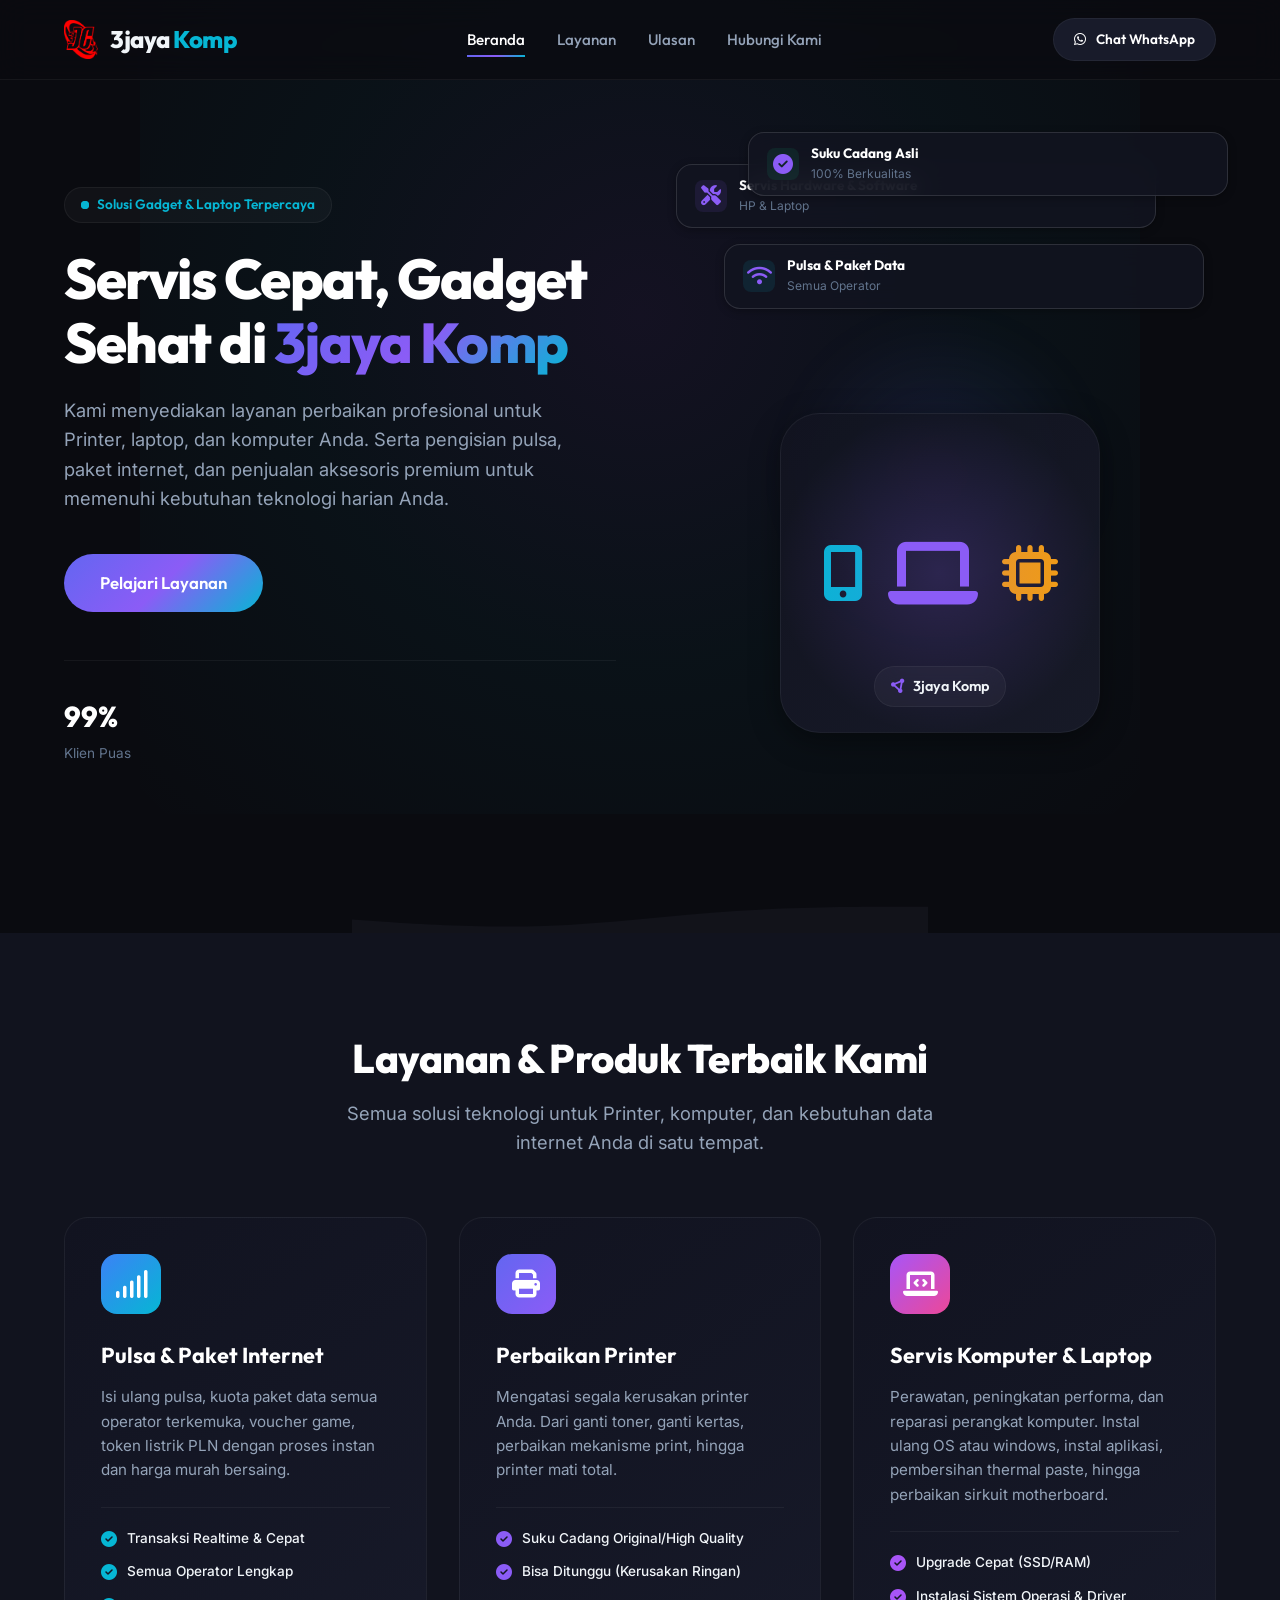
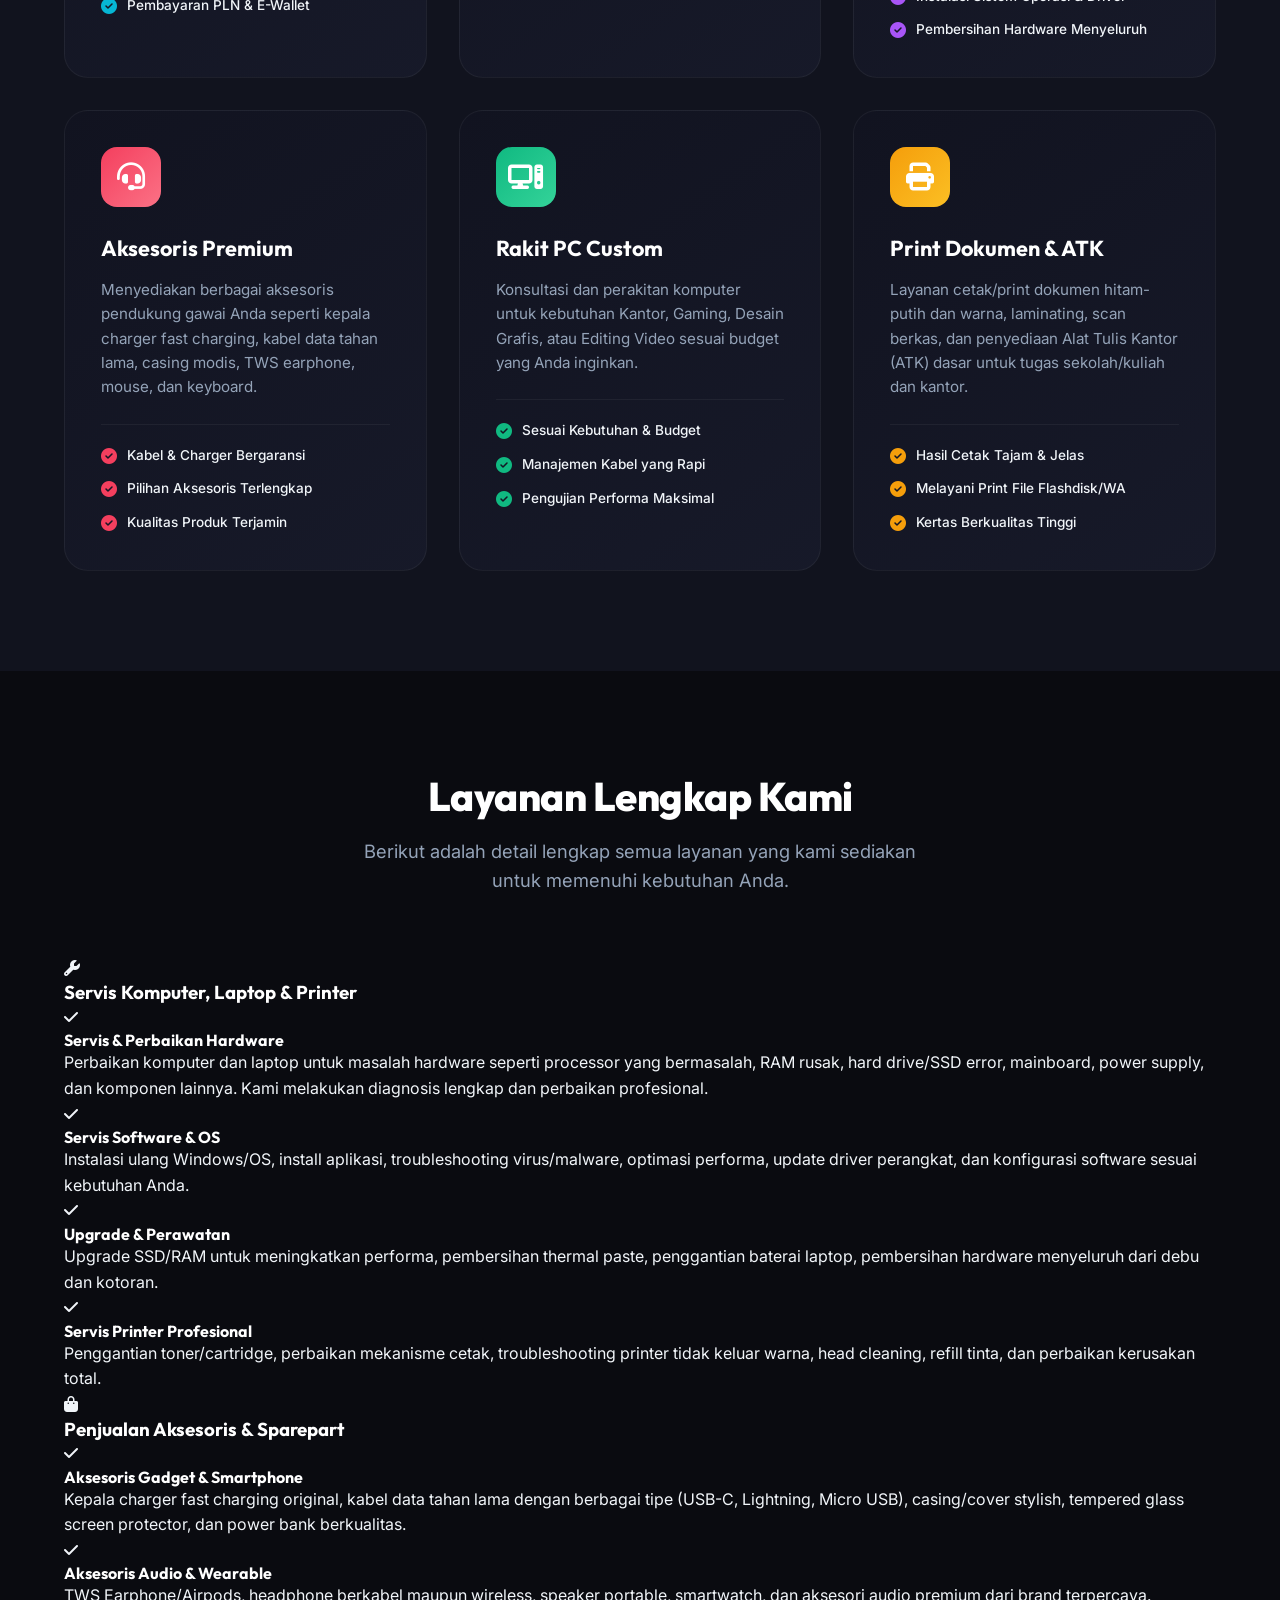
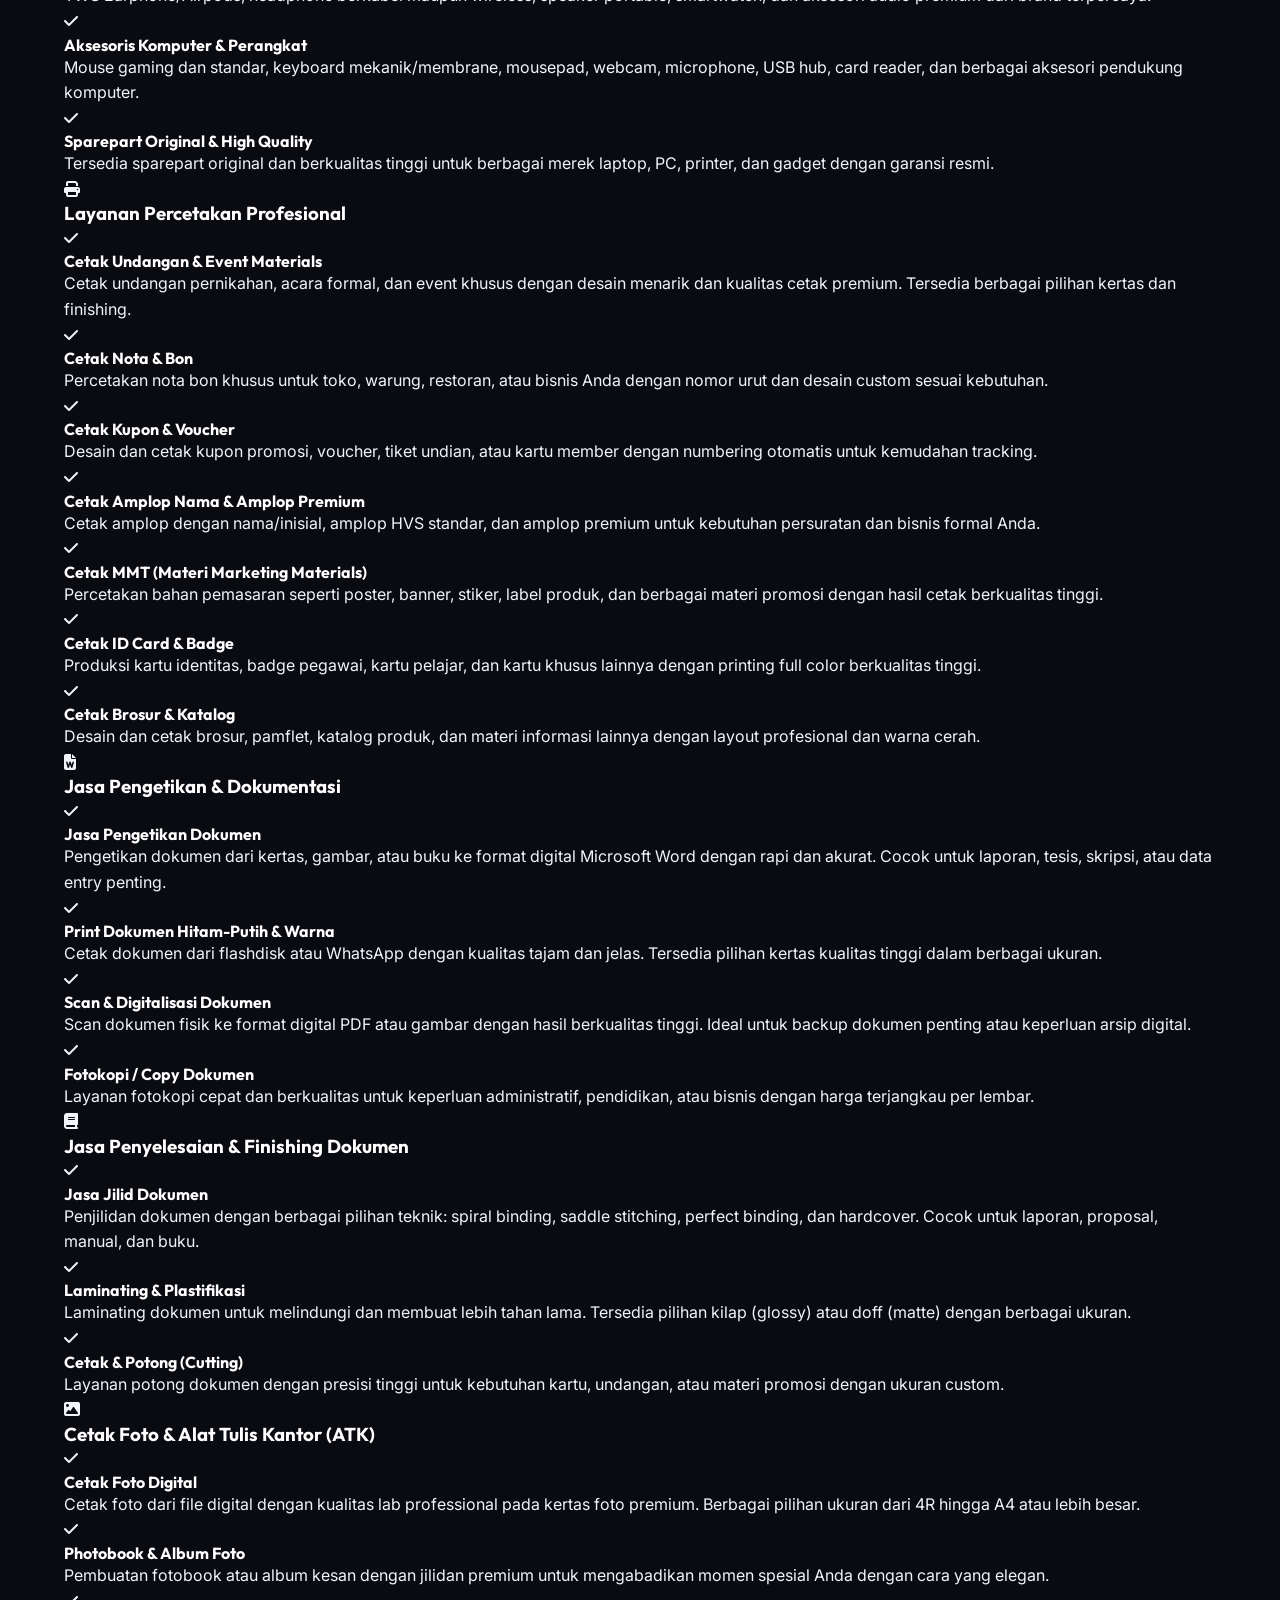
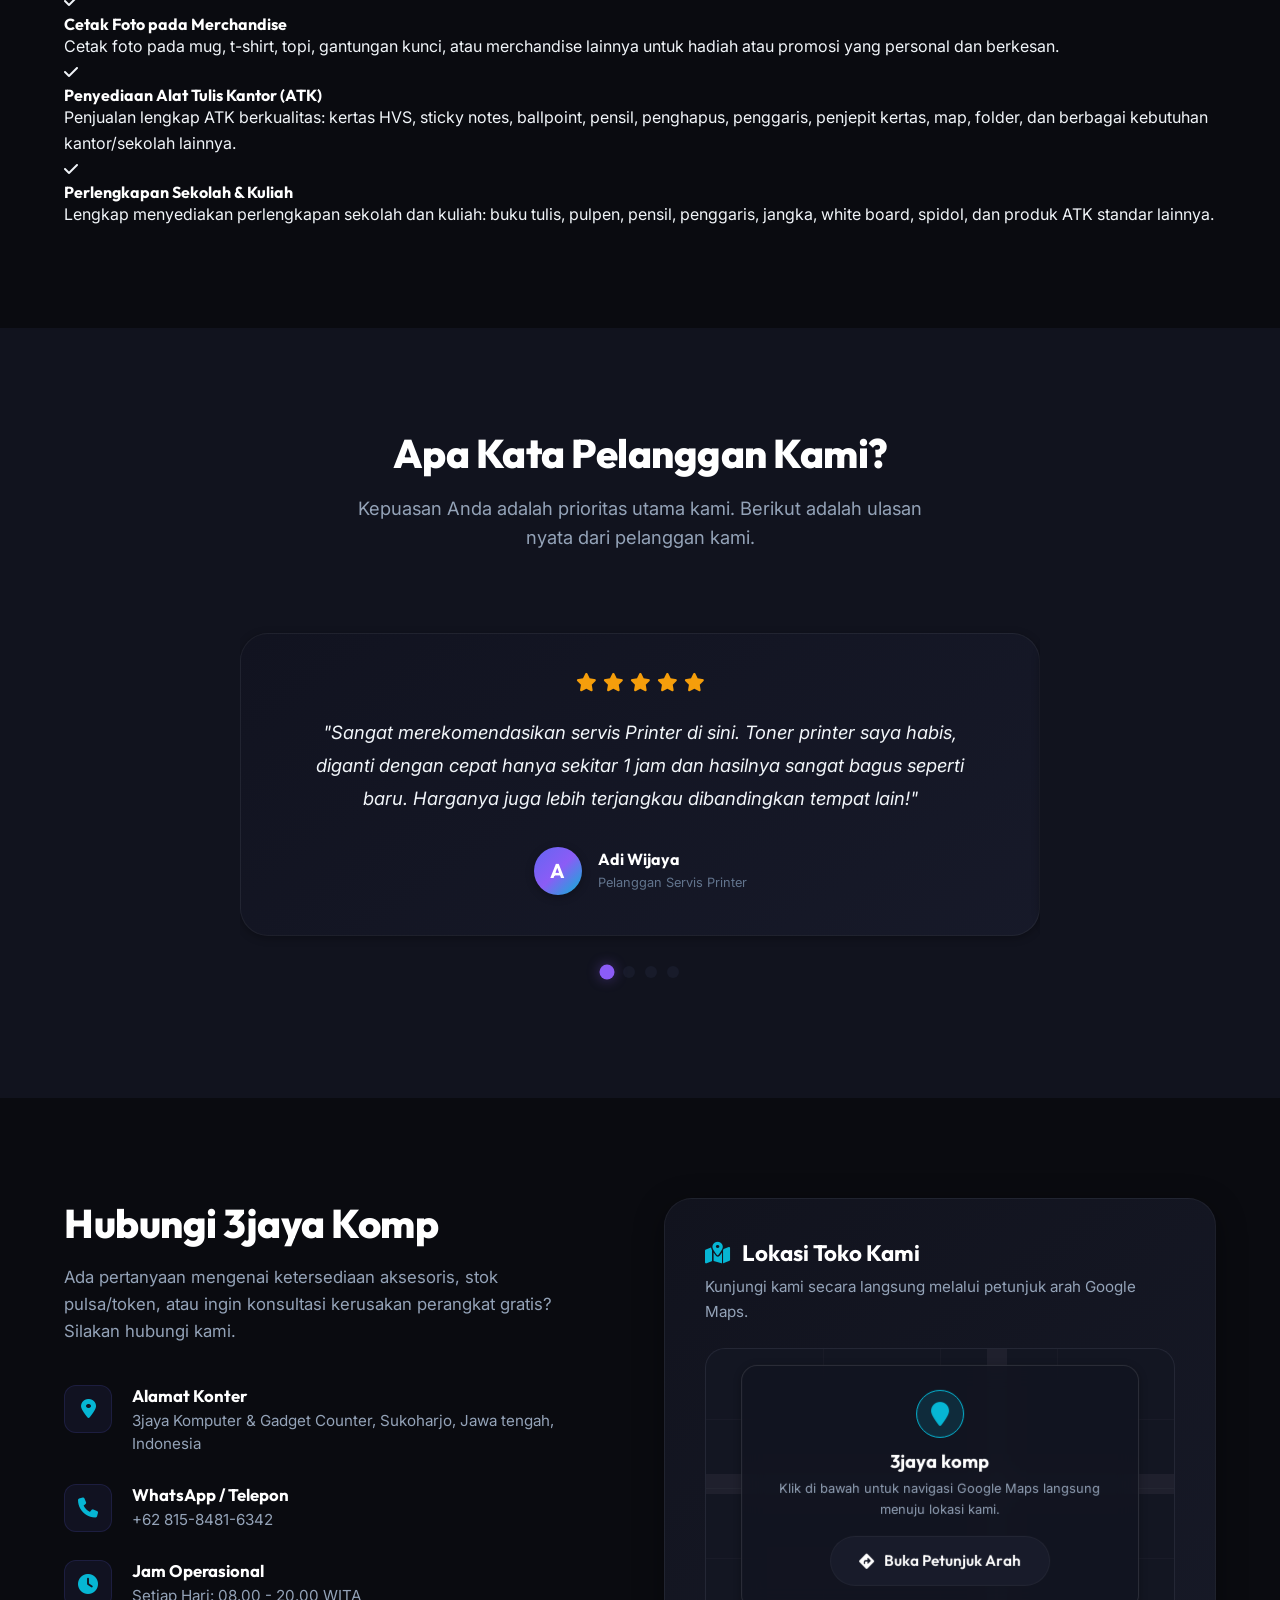
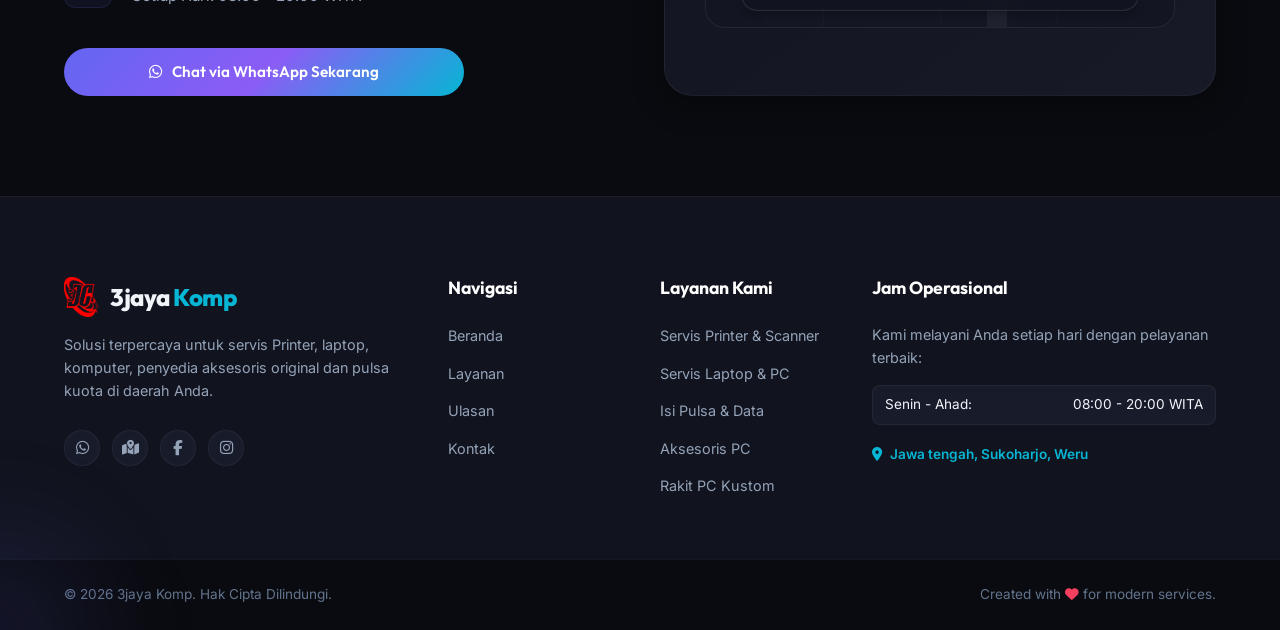
==== index.html @ 782f4e92 "Add files via upload" ====
<!DOCTYPE html>
<html lang="id">
<head>
    <meta charset="UTF-8">
    <meta name="viewport" content="width=device-width, initial-scale=1.0">
    <title>3jaya Komp | Konter Gadget & Servis Komputer Terpercaya</title>
    <meta name="description" content="Solusi digital & perbaikan terpercaya untuk Gadget, HP, dan Laptop Anda di 3jaya Komp. Layanan cepat, aksesoris lengkap, pulsa & data, serta rakit PC bergaransi.">
    <meta name="keywords" content="3jaya komp, konter HP, servis laptop, servis HP, aksesoris komputer, pulsa murah, rakit PC, servis komputer, toko komputer, konter pulsa">
    <meta name="author" content="3jaya Komp">

    <!-- Kode untuk menambah logo Favicon/ogo Tab -->
     <link rel="icon" type="png" href="logo.png">
    
    <!-- Open Graph / Facebook -->
    <meta property="og:type" content="website">
    <meta property="og:title" content="3jaya Komp | Konter Gadget & Servis Komputer Terpercaya">
    <meta property="og:description" content="Layanan cepat, aksesoris lengkap, pulsa & data, serta servis HP & Laptop bergaransi. Hubungi 3jaya Komp sekarang!">
    <meta property="og:url" content="https://maps.app.goo.gl/JMgKLhXPdoYS5ugH7">
    
    <!-- Google Fonts -->
    <link rel="preconnect" href="https://fonts.googleapis.com">
    <link rel="preconnect" href="https://fonts.gstatic.com" crossorigin>
    <link href="https://fonts.googleapis.com/css2?family=Inter:wght@300;400;500;600;700&family=Outfit:wght@400;500;600;700;800&display=swap" rel="stylesheet">
    
    <!-- Font Awesome Icons -->
    <link rel="stylesheet" href="https://cdnjs.cloudflare.com/ajax/libs/font-awesome/6.4.0/css/all.min.css">
    
    <!-- Custom CSS -->
    <link rel="stylesheet" href="styles.css">
</head>
<body>

    <!-- Scroll Indicator Bar -->
    <div class="scroll-progress-container">
        <div class="scroll-progress-bar" id="scrollProgress"></div>
    </div>

    <!-- Header / Navbar -->
    <header class="navbar-header" id="navbar">
        <div class="container navbar-container">
            <a href="#home" class="logo-link" id="logoLink">
                <img src="logo.png" alt="Logo 3jaya Komp" class="logo-img" id="navLogo">
                <span class="logo-text">3jaya <span class="accent-text">Komp</span></span>
            </a>
            
            <nav class="nav-menu" id="navMenu">
                <ul class="nav-list">
                    <li class="nav-item"><a href="#home" class="nav-link active">Beranda</a></li>
                    <li class="nav-item"><a href="#layanan" class="nav-link">Layanan</a></li>
                    <li class="nav-item"><a href="#ulasan" class="nav-link">Ulasan</a></li>
                    <li class="nav-item"><a href="#kontak" class="nav-link">Hubungi Kami</a></li>
                </ul>
            </nav>
            
            <div class="nav-cta">
                <a href="https://wa.me/62881584816342?text=Halo%203jaya%20Komp,%20saya%20tertarik%20dengan%20layanan%20Anda" target="_blank" rel="noopener noreferrer" class="btn btn-primary btn-nav-cta" id="navWhatsAppBtn">
                    <i class="fab fa-whatsapp"></i> Chat WhatsApp
                </a>
                <button class="hamburger-btn" id="hamburgerBtn" aria-label="Buka Menu">
                    <span class="bar"></span>
                    <span class="bar"></span>
                    <span class="bar"></span>
                </button>
            </div>
        </div>
    </header>

    <!-- Main Content -->
    <main>
        
        <!-- Hero Section -->
        <section id="home" class="hero-section">
            <div class="hero-bg-glow"></div>
            <div class="container hero-container grid-2">
                <div class="hero-content reveal-left">
                    <div class="badge-new">
                        <span class="badge-pulse"></span>
                        <span>Solusi Gadget & Laptop Terpercaya</span>
                    </div>
                    <h1 class="hero-title">
                        Servis Cepat, Gadget Sehat di <span class="gradient-text">3jaya Komp</span>
                    </h1>
                    <p class="hero-description">
                        Kami menyediakan layanan perbaikan profesional untuk Printer, laptop, dan komputer Anda. Serta pengisian pulsa, paket internet, dan penjualan aksesoris premium untuk memenuhi kebutuhan teknologi harian Anda.
                    </p>
                    <div class="hero-actions">
                        <a href="#layanan" class="btn btn-gradient btn-large">
                            Pelajari Layanan
                        </a>
                    </div>
                    <div class="hero-metrics">
                        <div class="metric-item">
                            <div class="metric-number">99%</div>
                            <div class="metric-label">Klien Puas</div>
                        </div>
                    </div>
                </div>
                
                <div class="hero-visual reveal-right">
                    <div class="visual-wrapper" data-parallax>
                        <div class="glow-orb"></div>
                        <div class="tech-card floating-card-1">
                            <div class="card-icon"><i class="fa-solid fa-screwdriver-wrench"></i></div>
                            <div class="card-info">
                                <h4>Servis Hardware & Software</h4>
                                <p>HP & Laptop</p>
                            </div>
                        </div>
                        <div class="tech-card floating-card-2">
                            <div class="card-icon text-emerald"><i class="fa-solid fa-circle-check"></i></div>
                            <div class="card-info">
                                <h4>Suku Cadang Asli</h4>
                                <p>100% Berkualitas</p>
                            </div>
                        </div>
                        <div class="tech-card floating-card-3">
                            <div class="card-icon text-cyan"><i class="fa-solid fa-wifi"></i></div>
                            <div class="card-info">
                                <h4>Pulsa & Paket Data</h4>
                                <p>Semua Operator</p>
                            </div>
                        </div>
                        <div class="main-illustration">
                            <!-- Visual placeholder using beautiful glassmorphic container and device icons -->
                            <div class="visual-device-frame">
                                <div class="device-glow"></div>
                                <div class="device-icons-grid">
                                    <i class="fa-solid fa-mobile-screen-button device-icon main-icon-phone"></i>
                                    <i class="fa-solid fa-laptop device-icon main-icon-laptop"></i>
                                    <i class="fa-solid fa-microchip device-icon main-icon-chip"></i>
                                </div>
                                <div class="store-badge">
                                    <div class="logo-mark"><i class="fa-solid fa-circle-nodes"></i></div>
                                    <span>3jaya Komp</span>
                                </div>
                            </div>
                        </div>
                    </div>
                </div>
            </div>
            <div class="section-divider">
                <svg viewBox="0 0 1440 100" fill="none" xmlns="http://www.w3.org/2000/svg">
                    <path d="M0,64L80,69.3C160,75,320,85,480,80C640,75,800,53,960,42.7C1120,32,1280,32,1360,32L1440,32L1440,100L1360,100C1280,100,1120,100,960,100C800,100,640,100,480,100C320,100,160,100,80,100L0,100Z" fill="#12131a"></path>
                </svg>
            </div>
        </section>

        <!-- Services Section -->
        <section id="layanan" class="services-section">
            <div class="container">
                <div class="section-header text-center reveal-up">
                    <h2 class="section-title">Layanan & Produk Terbaik Kami</h2>
                    <p class="section-subtitle">Semua solusi teknologi untuk Printer, komputer, dan kebutuhan data internet Anda di satu tempat.</p>
                </div>
                
                <div class="services-grid grid-3">
                    <!-- Card 1: Pulsa & Internet -->
                    <div class="service-card reveal-up" style="transition-delay: 0.1s;">
                        <div class="service-icon-wrapper gradient-blue">
                            <i class="fa-solid fa-signal"></i>
                        </div>
                        <h3 class="service-card-title">Pulsa & Paket Internet</h3>
                        <p class="service-card-desc">
                            Isi ulang pulsa, kuota paket data semua operator terkemuka, voucher game, token listrik PLN dengan proses instan dan harga murah bersaing.
                        </p>
                        <ul class="service-features">
                            <li><i class="fa-solid fa-check-circle text-cyan"></i> Transaksi Realtime & Cepat</li>
                            <li><i class="fa-solid fa-check-circle text-cyan"></i> Semua Operator Lengkap</li>
                            <li><i class="fa-solid fa-check-circle text-cyan"></i> Pembayaran PLN & E-Wallet</li>
                        </ul>
                    </div>

                    <!-- Card 2: Servis Printer -->
                    <div class="service-card reveal-up" style="transition-delay: 0.2s;">
                        <div class="service-icon-wrapper gradient-violet">
                            <i class="fa-solid fa-print"></i>
                        </div>
                        <h3 class="service-card-title">Perbaikan Printer</h3>
                        <p class="service-card-desc">
                            Mengatasi segala kerusakan printer Anda. Dari ganti toner, ganti kertas, perbaikan mekanisme print, hingga printer mati total.
                        </p>
                        <ul class="service-features">
                            <li><i class="fa-solid fa-check-circle text-violet"></i> Suku Cadang Original/High Quality</li>
                            <li><i class="fa-solid fa-check-circle text-violet"></i> Bisa Ditunggu (Kerusakan Ringan)</li>
                        </ul>
                    </div>

                    <!-- Card 3: Servis Komputer & Laptop -->
                    <div class="service-card reveal-up" style="transition-delay: 0.3s;">
                        <div class="service-icon-wrapper gradient-purple">
                            <i class="fa-solid fa-laptop-code"></i>
                        </div>
                        <h3 class="service-card-title">Servis Komputer & Laptop</h3>
                        <p class="service-card-desc">
                            Perawatan, peningkatan performa, dan reparasi perangkat komputer. Instal ulang OS atau windows, instal aplikasi, pembersihan thermal paste, hingga perbaikan sirkuit motherboard.
                        </p>
                        <ul class="service-features">
                            <li><i class="fa-solid fa-check-circle text-purple"></i> Upgrade Cepat (SSD/RAM)</li>
                            <li><i class="fa-solid fa-check-circle text-purple"></i> Instalasi Sistem Operasi & Driver</li>
                            <li><i class="fa-solid fa-check-circle text-purple"></i> Pembersihan Hardware Menyeluruh</li>
                        </ul>
                    </div>

                    <!-- Card 4: Aksesoris Gadget -->
                    <div class="service-card reveal-up" style="transition-delay: 0.1s;">
                        <div class="service-icon-wrapper gradient-rose">
                            <i class="fa-solid fa-headset"></i>
                        </div>
                        <h3 class="service-card-title">Aksesoris Premium</h3>
                        <p class="service-card-desc">
                            Menyediakan berbagai aksesoris pendukung gawai Anda seperti kepala charger fast charging, kabel data tahan lama, casing modis, TWS earphone, mouse, dan keyboard.
                        </p>
                        <ul class="service-features">
                            <li><i class="fa-solid fa-check-circle text-rose"></i> Kabel & Charger Bergaransi</li>
                            <li><i class="fa-solid fa-check-circle text-rose"></i> Pilihan Aksesoris Terlengkap</li>
                            <li><i class="fa-solid fa-check-circle text-rose"></i> Kualitas Produk Terjamin</li>
                        </ul>
                    </div>

                    <!-- Card 5: Rakit PC & Instalasi -->
                    <div class="service-card reveal-up" style="transition-delay: 0.2s;">
                        <div class="service-icon-wrapper gradient-emerald">
                            <i class="fa-solid fa-computer"></i>
                        </div>
                        <h3 class="service-card-title">Rakit PC Custom</h3>
                        <p class="service-card-desc">
                            Konsultasi dan perakitan komputer untuk kebutuhan Kantor, Gaming, Desain Grafis, atau Editing Video sesuai budget yang Anda inginkan.
                        </p>
                        <ul class="service-features">
                            <li><i class="fa-solid fa-check-circle text-emerald"></i> Sesuai Kebutuhan & Budget</li>
                            <li><i class="fa-solid fa-check-circle text-emerald"></i> Manajemen Kabel yang Rapi</li>
                            <li><i class="fa-solid fa-check-circle text-emerald"></i> Pengujian Performa Maksimal</li>
                        </ul>
                    </div>

                    <!-- Card 6: Jasa Cetak & ATK -->
                    <div class="service-card reveal-up" style="transition-delay: 0.3s;">
                        <div class="service-icon-wrapper gradient-amber">
                            <i class="fa-solid fa-print"></i>
                        </div>
                        <h3 class="service-card-title">Print Dokumen & ATK</h3>
                        <p class="service-card-desc">
                            Layanan cetak/print dokumen hitam-putih dan warna, laminating, scan berkas, dan penyediaan Alat Tulis Kantor (ATK) dasar untuk tugas sekolah/kuliah dan kantor.
                        </p>
                        <ul class="service-features">
                            <li><i class="fa-solid fa-check-circle text-amber"></i> Hasil Cetak Tajam & Jelas</li>
                            <li><i class="fa-solid fa-check-circle text-amber"></i> Melayani Print File Flashdisk/WA</li>
                            <li><i class="fa-solid fa-check-circle text-amber"></i> Kertas Berkualitas Tinggi</li>
                        </ul>
                    </div>
                </div>
            </div>
        </section>

        <!-- Detailed Services Section -->
        <section class="detailed-services-section">
            <div class="container">
                <div class="section-header text-center reveal-up">
                    <h2 class="section-title">Layanan Lengkap Kami</h2>
                    <p class="section-subtitle">Berikut adalah detail lengkap semua layanan yang kami sediakan untuk memenuhi kebutuhan Anda.</p>
                </div>

                <div class="services-categories reveal-up">
                    <!-- Category 1: Servis Komputer, Laptop, dan Printer -->
                    <div class="service-category">
                        <div class="category-header">
                            <i class="fa-solid fa-wrench service-category-icon"></i>
                            <h3>Servis Komputer, Laptop & Printer</h3>
                        </div>
                        <div class="category-content">
                            <div class="service-list">
                                <div class="service-item">
                                    <span class="item-icon"><i class="fa-solid fa-check"></i></span>
                                    <div class="item-content">
                                        <h4>Servis & Perbaikan Hardware</h4>
                                        <p>Perbaikan komputer dan laptop untuk masalah hardware seperti processor yang bermasalah, RAM rusak, hard drive/SSD error, mainboard, power supply, dan komponen lainnya. Kami melakukan diagnosis lengkap dan perbaikan profesional.</p>
                                    </div>
                                </div>
                                <div class="service-item">
                                    <span class="item-icon"><i class="fa-solid fa-check"></i></span>
                                    <div class="item-content">
                                        <h4>Servis Software & OS</h4>
                                        <p>Instalasi ulang Windows/OS, install aplikasi, troubleshooting virus/malware, optimasi performa, update driver perangkat, dan konfigurasi software sesuai kebutuhan Anda.</p>
                                    </div>
                                </div>
                                <div class="service-item">
                                    <span class="item-icon"><i class="fa-solid fa-check"></i></span>
                                    <div class="item-content">
                                        <h4>Upgrade & Perawatan</h4>
                                        <p>Upgrade SSD/RAM untuk meningkatkan performa, pembersihan thermal paste, penggantian baterai laptop, pembersihan hardware menyeluruh dari debu dan kotoran.</p>
                                    </div>
                                </div>
                                <div class="service-item">
                                    <span class="item-icon"><i class="fa-solid fa-check"></i></span>
                                    <div class="item-content">
                                        <h4>Servis Printer Profesional</h4>
                                        <p>Penggantian toner/cartridge, perbaikan mekanisme cetak, troubleshooting printer tidak keluar warna, head cleaning, refill tinta, dan perbaikan kerusakan total.</p>
                                    </div>
                                </div>
                            </div>
                        </div>
                    </div>

                    <!-- Category 2: Penjualan Aksesoris & Sparepart -->
                    <div class="service-category">
                        <div class="category-header">
                            <i class="fa-solid fa-shopping-bag service-category-icon"></i>
                            <h3>Penjualan Aksesoris & Sparepart</h3>
                        </div>
                        <div class="category-content">
                            <div class="service-list">
                                <div class="service-item">
                                    <span class="item-icon"><i class="fa-solid fa-check"></i></span>
                                    <div class="item-content">
                                        <h4>Aksesoris Gadget & Smartphone</h4>
                                        <p>Kepala charger fast charging original, kabel data tahan lama dengan berbagai tipe (USB-C, Lightning, Micro USB), casing/cover stylish, tempered glass screen protector, dan power bank berkualitas.</p>
                                    </div>
                                </div>
                                <div class="service-item">
                                    <span class="item-icon"><i class="fa-solid fa-check"></i></span>
                                    <div class="item-content">
                                        <h4>Aksesoris Audio & Wearable</h4>
                                        <p>TWS Earphone/Airpods, headphone berkabel maupun wireless, speaker portable, smartwatch, dan aksesori audio premium dari brand terpercaya.</p>
                                    </div>
                                </div>
                                <div class="service-item">
                                    <span class="item-icon"><i class="fa-solid fa-check"></i></span>
                                    <div class="item-content">
                                        <h4>Aksesoris Komputer & Perangkat</h4>
                                        <p>Mouse gaming dan standar, keyboard mekanik/membrane, mousepad, webcam, microphone, USB hub, card reader, dan berbagai aksesori pendukung komputer.</p>
                                    </div>
                                </div>
                                <div class="service-item">
                                    <span class="item-icon"><i class="fa-solid fa-check"></i></span>
                                    <div class="item-content">
                                        <h4>Sparepart Original & High Quality</h4>
                                        <p>Tersedia sparepart original dan berkualitas tinggi untuk berbagai merek laptop, PC, printer, dan gadget dengan garansi resmi.</p>
                                    </div>
                                </div>
                            </div>
                        </div>
                    </div>

                    <!-- Category 3: Percetakan & Jasa Percetakan -->
                    <div class="service-category">
                        <div class="category-header">
                            <i class="fa-solid fa-print service-category-icon"></i>
                            <h3>Layanan Percetakan Profesional</h3>
                        </div>
                        <div class="category-content">
                            <div class="service-list">
                                <div class="service-item">
                                    <span class="item-icon"><i class="fa-solid fa-check"></i></span>
                                    <div class="item-content">
                                        <h4>Cetak Undangan & Event Materials</h4>
                                        <p>Cetak undangan pernikahan, acara formal, dan event khusus dengan desain menarik dan kualitas cetak premium. Tersedia berbagai pilihan kertas dan finishing.</p>
                                    </div>
                                </div>
                                <div class="service-item">
                                    <span class="item-icon"><i class="fa-solid fa-check"></i></span>
                                    <div class="item-content">
                                        <h4>Cetak Nota & Bon</h4>
                                        <p>Percetakan nota bon khusus untuk toko, warung, restoran, atau bisnis Anda dengan nomor urut dan desain custom sesuai kebutuhan.</p>
                                    </div>
                                </div>
                                <div class="service-item">
                                    <span class="item-icon"><i class="fa-solid fa-check"></i></span>
                                    <div class="item-content">
                                        <h4>Cetak Kupon & Voucher</h4>
                                        <p>Desain dan cetak kupon promosi, voucher, tiket undian, atau kartu member dengan numbering otomatis untuk kemudahan tracking.</p>
                                    </div>
                                </div>
                                <div class="service-item">
                                    <span class="item-icon"><i class="fa-solid fa-check"></i></span>
                                    <div class="item-content">
                                        <h4>Cetak Amplop Nama & Amplop Premium</h4>
                                        <p>Cetak amplop dengan nama/inisial, amplop HVS standar, dan amplop premium untuk kebutuhan persuratan dan bisnis formal Anda.</p>
                                    </div>
                                </div>
                                <div class="service-item">
                                    <span class="item-icon"><i class="fa-solid fa-check"></i></span>
                                    <div class="item-content">
                                        <h4>Cetak MMT (Materi Marketing Materials)</h4>
                                        <p>Percetakan bahan pemasaran seperti poster, banner, stiker, label produk, dan berbagai materi promosi dengan hasil cetak berkualitas tinggi.</p>
                                    </div>
                                </div>
                                <div class="service-item">
                                    <span class="item-icon"><i class="fa-solid fa-check"></i></span>
                                    <div class="item-content">
                                        <h4>Cetak ID Card & Badge</h4>
                                        <p>Produksi kartu identitas, badge pegawai, kartu pelajar, dan kartu khusus lainnya dengan printing full color berkualitas tinggi.</p>
                                    </div>
                                </div>
                                <div class="service-item">
                                    <span class="item-icon"><i class="fa-solid fa-check"></i></span>
                                    <div class="item-content">
                                        <h4>Cetak Brosur & Katalog</h4>
                                        <p>Desain dan cetak brosur, pamflet, katalog produk, dan materi informasi lainnya dengan layout profesional dan warna cerah.</p>
                                    </div>
                                </div>
                            </div>
                        </div>
                    </div>

                    <!-- Category 4: Jasa Pengetikan, Print, Scan, Copy -->
                    <div class="service-category">
                        <div class="category-header">
                            <i class="fa-solid fa-file-word service-category-icon"></i>
                            <h3>Jasa Pengetikan & Dokumentasi</h3>
                        </div>
                        <div class="category-content">
                            <div class="service-list">
                                <div class="service-item">
                                    <span class="item-icon"><i class="fa-solid fa-check"></i></span>
                                    <div class="item-content">
                                        <h4>Jasa Pengetikan Dokumen</h4>
                                        <p>Pengetikan dokumen dari kertas, gambar, atau buku ke format digital Microsoft Word dengan rapi dan akurat. Cocok untuk laporan, tesis, skripsi, atau data entry penting.</p>
                                    </div>
                                </div>
                                <div class="service-item">
                                    <span class="item-icon"><i class="fa-solid fa-check"></i></span>
                                    <div class="item-content">
                                        <h4>Print Dokumen Hitam-Putih & Warna</h4>
                                        <p>Cetak dokumen dari flashdisk atau WhatsApp dengan kualitas tajam dan jelas. Tersedia pilihan kertas kualitas tinggi dalam berbagai ukuran.</p>
                                    </div>
                                </div>
                                <div class="service-item">
                                    <span class="item-icon"><i class="fa-solid fa-check"></i></span>
                                    <div class="item-content">
                                        <h4>Scan & Digitalisasi Dokumen</h4>
                                        <p>Scan dokumen fisik ke format digital PDF atau gambar dengan hasil berkualitas tinggi. Ideal untuk backup dokumen penting atau keperluan arsip digital.</p>
                                    </div>
                                </div>
                                <div class="service-item">
                                    <span class="item-icon"><i class="fa-solid fa-check"></i></span>
                                    <div class="item-content">
                                        <h4>Fotokopi / Copy Dokumen</h4>
                                        <p>Layanan fotokopi cepat dan berkualitas untuk keperluan administratif, pendidikan, atau bisnis dengan harga terjangkau per lembar.</p>
                                    </div>
                                </div>
                            </div>
                        </div>
                    </div>

                    <!-- Category 5: Jilid, Laminating & Finishing -->
                    <div class="service-category">
                        <div class="category-header">
                            <i class="fa-solid fa-book service-category-icon"></i>
                            <h3>Jasa Penyelesaian & Finishing Dokumen</h3>
                        </div>
                        <div class="category-content">
                            <div class="service-list">
                                <div class="service-item">
                                    <span class="item-icon"><i class="fa-solid fa-check"></i></span>
                                    <div class="item-content">
                                        <h4>Jasa Jilid Dokumen</h4>
                                        <p>Penjilidan dokumen dengan berbagai pilihan teknik: spiral binding, saddle stitching, perfect binding, dan hardcover. Cocok untuk laporan, proposal, manual, dan buku.</p>
                                    </div>
                                </div>
                                <div class="service-item">
                                    <span class="item-icon"><i class="fa-solid fa-check"></i></span>
                                    <div class="item-content">
                                        <h4>Laminating & Plastifikasi</h4>
                                        <p>Laminating dokumen untuk melindungi dan membuat lebih tahan lama. Tersedia pilihan kilap (glossy) atau doff (matte) dengan berbagai ukuran.</p>
                                    </div>
                                </div>
                                <div class="service-item">
                                    <span class="item-icon"><i class="fa-solid fa-check"></i></span>
                                    <div class="item-content">
                                        <h4>Cetak & Potong (Cutting)</h4>
                                        <p>Layanan potong dokumen dengan presisi tinggi untuk kebutuhan kartu, undangan, atau materi promosi dengan ukuran custom.</p>
                                    </div>
                                </div>
                            </div>
                        </div>
                    </div>

                    <!-- Category 6: Cetak Foto & ATK -->
                    <div class="service-category">
                        <div class="category-header">
                            <i class="fa-solid fa-image service-category-icon"></i>
                            <h3>Cetak Foto & Alat Tulis Kantor (ATK)</h3>
                        </div>
                        <div class="category-content">
                            <div class="service-list">
                                <div class="service-item">
                                    <span class="item-icon"><i class="fa-solid fa-check"></i></span>
                                    <div class="item-content">
                                        <h4>Cetak Foto Digital</h4>
                                        <p>Cetak foto dari file digital dengan kualitas lab professional pada kertas foto premium. Berbagai pilihan ukuran dari 4R hingga A4 atau lebih besar.</p>
                                    </div>
                                </div>
                                <div class="service-item">
                                    <span class="item-icon"><i class="fa-solid fa-check"></i></span>
                                    <div class="item-content">
                                        <h4>Photobook & Album Foto</h4>
                                        <p>Pembuatan fotobook atau album kesan dengan jilidan premium untuk mengabadikan momen spesial Anda dengan cara yang elegan.</p>
                                    </div>
                                </div>
                                <div class="service-item">
                                    <span class="item-icon"><i class="fa-solid fa-check"></i></span>
                                    <div class="item-content">
                                        <h4>Cetak Foto pada Merchandise</h4>
                                        <p>Cetak foto pada mug, t-shirt, topi, gantungan kunci, atau merchandise lainnya untuk hadiah atau promosi yang personal dan berkesan.</p>
                                    </div>
                                </div>
                                <div class="service-item">
                                    <span class="item-icon"><i class="fa-solid fa-check"></i></span>
                                    <div class="item-content">
                                        <h4>Penyediaan Alat Tulis Kantor (ATK)</h4>
                                        <p>Penjualan lengkap ATK berkualitas: kertas HVS, sticky notes, ballpoint, pensil, penghapus, penggaris, penjepit kertas, map, folder, dan berbagai kebutuhan kantor/sekolah lainnya.</p>
                                    </div>
                                </div>
                                <div class="service-item">
                                    <span class="item-icon"><i class="fa-solid fa-check"></i></span>
                                    <div class="item-content">
                                        <h4>Perlengkapan Sekolah & Kuliah</h4>
                                        <p>Lengkap menyediakan perlengkapan sekolah dan kuliah: buku tulis, pulpen, pensil, penggaris, jangka, white board, spidol, dan produk ATK standar lainnya.</p>
                                    </div>
                                </div>
                            </div>
                        </div>
                    </div>
                </div>
            </div>
        </section>

        <!-- Testimonials Section -->
        <section id="ulasan" class="reviews-section">
            <div class="container">
                <div class="section-header text-center reveal-up">
                    <h2 class="section-title">Apa Kata Pelanggan Kami?</h2>
                    <p class="section-subtitle">Kepuasan Anda adalah prioritas utama kami. Berikut adalah ulasan nyata dari pelanggan kami.</p>
                </div>
                
                <div class="testimonial-slider-container reveal-up">
                    <div class="testimonial-track" id="testimonialTrack">
                        <!-- Testimonial 1 -->
                        <div class="testimonial-card">
                            <div class="testimonial-stars">
                                <i class="fa-solid fa-star"></i>
                                <i class="fa-solid fa-star"></i>
                                <i class="fa-solid fa-star"></i>
                                <i class="fa-solid fa-star"></i>
                                <i class="fa-solid fa-star"></i>
                            </div>
                            <p class="testimonial-text">
                                "Sangat merekomendasikan servis Printer di sini. Toner printer saya habis, diganti dengan cepat hanya sekitar 1 jam dan hasilnya sangat bagus seperti baru. Harganya juga lebih terjangkau dibandingkan tempat lain!"
                            </p>
                            <div class="testimonial-user">
                                <div class="user-avatar-initial">A</div>
                                <div class="user-info">
                                    <h4 class="user-name">Adi Wijaya</h4>
                                    <span class="user-status">Pelanggan Servis Printer</span>
                                </div>
                            </div>
                        </div>

                        <!-- Testimonial 2 -->
                        <div class="testimonial-card">
                            <div class="testimonial-stars">
                                <i class="fa-solid fa-star"></i>
                                <i class="fa-solid fa-star"></i>
                                <i class="fa-solid fa-star"></i>
                                <i class="fa-solid fa-star"></i>
                                <i class="fa-solid fa-star"></i>
                            </div>
                            <p class="testimonial-text">
                                "Laptop saya lemot parah. Dibawa ke 3jaya Komp disarankan upgrade SSD dan dibersihkan thermal paste-nya. Sekarang booting cuma hitungan detik. Pelayanannya sangat ramah dan transparan."
                            </p>
                            <div class="testimonial-user">
                                <div class="user-avatar-initial">R</div>
                                <div class="user-info">
                                    <h4 class="user-name">Rian Hidayat</h4>
                                    <span class="user-status">Pelanggan Servis Laptop</span>
                                </div>
                            </div>
                        </div>

                        <!-- Testimonial 3 -->
                        <div class="testimonial-card">
                            <div class="testimonial-stars">
                                <i class="fa-solid fa-star"></i>
                                <i class="fa-solid fa-star"></i>
                                <i class="fa-solid fa-star"></i>
                                <i class="fa-solid fa-star"></i>
                                <i class="fa-solid fa-star"></i>
                            </div>
                            <p class="testimonial-text">
                                "Selalu beli kuota data dan aksesoris di sini. Penjualnya cepat merespons, harganya murah-murah, dan kualitas barangnya original. Sangat memuaskan belanja di 3jaya komp."
                            </p>
                            <div class="testimonial-user">
                                <div class="user-avatar-initial">S</div>
                                <div class="user-info">
                                    <h4 class="user-name">Siti Aminah</h4>
                                    <span class="user-status">Pelanggan Pulsa & Aksesoris</span>
                                </div>
                            </div>
                        </div>

                        <!-- Testimonial 4 -->
                        <div class="testimonial-card">
                            <div class="testimonial-stars">
                                <i class="fa-solid fa-star"></i>
                                <i class="fa-solid fa-star"></i>
                                <i class="fa-solid fa-star"></i>
                                <i class="fa-solid fa-star"></i>
                                <i class="fa-solid fa-star"></i>
                            </div>
                            <p class="testimonial-text">
                                "Rakit PC Gaming di sini dibantu pilih part-part yang pas sesuai budget saya. Cable management super rapi, dapet bonus install Windows pula. Mantap pokoknya 3jaya komp!"
                            </p>
                            <div class="testimonial-user">
                                <div class="user-avatar-initial">B</div>
                                <div class="user-info">
                                    <h4 class="user-name">Budi Santoso</h4>
                                    <span class="user-status">Pelanggan Rakit PC</span>
                                </div>
                            </div>
                        </div>
                    </div>
                    
                    <div class="slider-controls">
                        <button class="slider-dot active" data-index="0" aria-label="Slide 1"></button>
                        <button class="slider-dot" data-index="1" aria-label="Slide 2"></button>
                        <button class="slider-dot" data-index="2" aria-label="Slide 3"></button>
                        <button class="slider-dot" data-index="3" aria-label="Slide 4"></button>
                    </div>
                </div>
            </div>
        </section>

        <!-- Contact & Maps Section -->
        <section id="kontak" class="contact-section">
            <div class="container">
                <div class="grid-2 align-stretch">
                    
                    <!-- Contact Form Card -->
                    <div class="contact-info-card reveal-left">
                        <h2 class="section-title text-left">Hubungi 3jaya Komp</h2>
                        <p class="contact-card-sub text-left">Ada pertanyaan mengenai ketersediaan aksesoris, stok pulsa/token, atau ingin konsultasi kerusakan perangkat gratis? Silakan hubungi kami.</p>
                        
                        <div class="contact-details-list">
                            <div class="contact-detail-item">
                                <div class="contact-detail-icon"><i class="fa-solid fa-location-dot"></i></div>
                                <div class="contact-detail-text">
                                    <h4>Alamat Konter</h4>
                                    <p>3jaya Komputer & Gadget Counter, Sukoharjo, Jawa tengah, Indonesia</p>
                                </div>
                            </div>
                            
                            <div class="contact-detail-item">
                                <div class="contact-detail-icon"><i class="fa-solid fa-phone"></i></div>
                                <div class="contact-detail-text">
                                    <h4>WhatsApp / Telepon</h4>
                                    <p>+62 815-8481-6342</p>
                                </div>
                            </div>
                            
                            <div class="contact-detail-item">
                                <div class="contact-detail-icon"><i class="fa-solid fa-clock"></i></div>
                                <div class="contact-detail-text">
                                    <h4>Jam Operasional</h4>
                                    <p>Setiap Hari: 08.00 - 20.00 WITA</p>
                                </div>
                            </div>
                        </div>
                        
                        <div class="quick-contact-actions">
                            <a href="https://wa.me/6281234567890?text=Halo%203jaya%20Komp,%20saya%20ingin%20konsultasi%20mengenai%20layanan%20Anda" target="_blank" rel="noopener noreferrer" class="btn btn-gradient btn-full">
                                <i class="fab fa-whatsapp"></i> Chat via WhatsApp Sekarang
                            </a>
                        </div>
                    </div>
                    
                    <!-- Maps Embed Card -->
                    <div class="maps-card reveal-right">
                        <div class="maps-header-info">
                            <h3><i class="fa-solid fa-map-location-dot"></i> Lokasi Toko Kami</h3>
                            <p>Kunjungi kami secara langsung melalui petunjuk arah Google Maps.</p>
                        </div>
                        <div class="maps-visual-container">
                            <!-- Clickable graphic card pointing to Maps -->
                            <div class="maps-overlay-card">
                                <div class="maps-marker-pulse"><i class="fa-solid fa-location-pin"></i></div>
                                <h4>3jaya komp</h4>
                                <p>Klik di bawah untuk navigasi Google Maps langsung menuju lokasi kami.</p>
                                <a href="https://maps.app.goo.gl/JMgKLhXPdoYS5ugH7" target="_blank" rel="noopener noreferrer" class="btn btn-primary" id="openMapsBtn">
                                    <i class="fa-solid fa-directions"></i> Buka Petunjuk Arah
                                </a>
                            </div>
                            <div class="map-bg-pattern">
                                <!-- Elegant map grid placeholder -->
                                <div class="grid-line horizontal h1"></div>
                                <div class="grid-line horizontal h2"></div>
                                <div class="grid-line horizontal h3"></div>
                                <div class="grid-line vertical v1"></div>
                                <div class="grid-line vertical v2"></div>
                                <div class="grid-line vertical v3"></div>
                                <div class="grid-road road-main"></div>
                                <div class="grid-road road-cross"></div>
                            </div>
                        </div>
                    </div>
                    
                </div>
            </div>
        </section>

    </main>

    <!-- Footer -->
    <footer class="footer">
        <div class="container footer-grid">
            <div class="footer-brand">
                <a href="#home" class="logo-link">
                    <img src="logo.png" alt="Logo 3jaya Komp" class="logo-img">
                    <span class="logo-text">3jaya <span class="accent-text">Komp</span></span>
                </a>
                <p class="footer-desc">Solusi terpercaya untuk servis Printer, laptop, komputer, penyedia aksesoris original dan pulsa kuota di daerah Anda.</p>
                <div class="social-links">
                    <a href="https://wa.me/6281234567890" target="_blank" aria-label="WhatsApp"><i class="fab fa-whatsapp"></i></a>
                    <a href="https://maps.app.goo.gl/JMgKLhXPdoYS5ugH7" target="_blank" aria-label="Google Maps"><i class="fa-solid fa-map-location-dot"></i></a>
                    <a href="https://web.facebook.com/3JAYA.KOMP" target="_blank" aria-label="Facebook"><i class="fab fa-facebook-f"></i></a>
                    <a href="https://www.instagram.com/3jayakomputer_weru/" target="_blank" aria-label="Instagram"><i class="fab fa-instagram"></i></a>
                </div>
            </div>
            
            <div class="footer-links">
                <h4>Navigasi</h4>
                <ul>
                    <li><a href="#home">Beranda</a></li>
                    <li><a href="#layanan">Layanan</a></li>

                    <li><a href="#ulasan">Ulasan</a></li>
                    <li><a href="#kontak">Kontak</a></li>
                </ul>
            </div>
            
            <div class="footer-links">
                <h4>Layanan Kami</h4>
                <ul>
                    <li><a href="#layanan">Servis Printer & Scanner</a></li>
                    <li><a href="#layanan">Servis Laptop & PC</a></li>
                    <li><a href="#layanan">Isi Pulsa & Data</a></li>
                    <li><a href="#layanan">Aksesoris PC</a></li>
                    <li><a href="#layanan">Rakit PC Kustom</a></li>
                </ul>
            </div>
            
            <div class="footer-newsletter">
                <h4>Jam Operasional</h4>
                <p>Kami melayani Anda setiap hari dengan pelayanan terbaik:</p>
                <div class="opening-hour-item">
                    <span>Senin - Ahad:</span>
                    <span>08:00 - 20:00 WITA</span>
                </div>
                <div class="location-badge">
                    <i class="fa-solid fa-location-dot"></i> Jawa tengah, Sukoharjo, Weru
                </div>
            </div>
        </div>
        
        <div class="footer-bottom">
            <div class="container footer-bottom-flex">
                <p>&copy; 2026 3jaya Komp. Hak Cipta Dilindungi.</p>
                <p>Created with <i class="fa-solid fa-heart text-rose"></i> for modern services.</p>
            </div>
        </div>
    </footer>

    <!-- Back to Top Button -->
    <button class="back-to-top" id="backToTopBtn" aria-label="Kembali ke atas">
        <i class="fa-solid fa-arrow-up"></i>
    </button>

    <!-- Custom JavaScript -->
    <script src="app.js"></script>
</body>
</html>
---- styles.css ----
/* ==========================================================================
   DESIGN SYSTEM & CUSTOM VARIABLES
   ========================================================================== */
:root {
    /* Colors */
    --bg-primary: #0a0b10;
    --bg-secondary: #11131e;
    --bg-tertiary: #181b2a;
    
    --text-primary: #f1f5f9;
    --text-secondary: #94a3b8;
    --text-muted: #62748d;
    
    --accent-indigo: #6366f1;
    --accent-violet: #8b5cf6;
    --accent-purple: #a855f7;
    --accent-cyan: #06b6d4;
    --accent-rose: #f43f5e;
    --accent-emerald: #10b981;
    --accent-amber: #f59e0b;
    
    --accent-gradient: linear-gradient(135deg, var(--accent-indigo) 0%, var(--accent-violet) 50%, var(--accent-cyan) 100%);
    --hover-gradient: linear-gradient(135deg, var(--accent-cyan) 0%, var(--accent-violet) 50%, var(--accent-indigo) 100%);
    --card-gradient: linear-gradient(145deg, rgba(18, 20, 32, 0.9) 0%, rgba(24, 27, 42, 0.9) 100%);
    
    --border-glow: rgba(99, 102, 241, 0.15);
    --border-light: rgba(255, 255, 255, 0.05);
    --border-hover: rgba(255, 255, 255, 0.12);
    
    --shadow-sm: 0 2px 8px rgba(0, 0, 0, 0.3);
    --shadow-md: 0 8px 30px rgba(0, 0, 0, 0.4);
    --shadow-glow: 0 0 25px rgba(99, 102, 241, 0.25);
    
    /* Layout */
    --max-width: 1200px;
    --header-height: 80px;
    --transition-fast: 0.2s cubic-bezier(0.4, 0, 0.2, 1);
    --transition-normal: 0.4s cubic-bezier(0.4, 0, 0.2, 1);
    --transition-slow: 0.8s cubic-bezier(0.2, 0.8, 0.2, 1);
    
    /* Fonts */
    --font-heading: 'Outfit', -apple-system, BlinkMacSystemFont, sans-serif;
    --font-body: 'Inter', -apple-system, BlinkMacSystemFont, sans-serif;
}

/* ==========================================================================
   RESET & BASE STYLES
   ========================================================================== */
*, *::before, *::after {
    box-sizing: border-box;
    margin: 0;
    padding: 0;
}

html {
    scroll-behavior: smooth;
    font-size: 16px;
    background-color: var(--bg-primary);
    color: var(--text-primary);
}

body {
    font-family: var(--font-body);
    line-height: 1.6;
    overflow-x: hidden;
    background-color: var(--bg-primary);
    color: var(--text-primary);
    -webkit-font-smoothing: antialiased;
}

/* Scrollbar */
::-webkit-scrollbar {
    width: 10px;
}
::-webkit-scrollbar-track {
    background: var(--bg-primary);
}
::-webkit-scrollbar-thumb {
    background: var(--bg-tertiary);
    border: 2px solid var(--bg-primary);
    border-radius: 6px;
}
::-webkit-scrollbar-thumb:hover {
    background: var(--accent-violet);
}

/* Selection */
::selection {
    background-color: var(--accent-violet);
    color: #fff;
}

/* Typography & Headings */
h1, h2, h3, h4, h5, h6 {
    font-family: var(--font-heading);
    font-weight: 700;
    line-height: 1.25;
    color: #fff;
}

a {
    color: inherit;
    text-decoration: none;
    transition: var(--transition-fast);
}

img, svg {
    max-width: 100%;
    height: auto;
    display: block;
}

/* ==========================================================================
   REUSABLE UTILITIES
   ========================================================================== */
.container {
    width: 100%;
    max-width: var(--max-width);
    margin: 0 auto;
    padding: 0 24px;
}

.grid-2 {
    display: grid;
    grid-template-columns: repeat(2, 1fr);
    gap: 48px;
}

.grid-3 {
    display: grid;
    grid-template-columns: repeat(3, 1fr);
    gap: 32px;
}

.align-center {
    align-items: center;
}

.align-stretch {
    align-items: stretch;
}

.text-center {
    text-align: center;
}

.text-left {
    text-align: left;
}

.gradient-text {
    background: var(--accent-gradient);
    -webkit-background-clip: text;
    -webkit-text-fill-color: transparent;
    background-clip: text;
}

.accent-text {
    color: var(--accent-cyan);
}

.text-emerald { color: var(--accent-emerald); }
.text-cyan { color: var(--accent-cyan); }
.text-violet { color: var(--accent-violet); }
.text-rose { color: var(--accent-rose); }
.text-amber { color: var(--accent-amber); }
.text-purple { color: var(--accent-purple); }

/* Buttons */
.btn {
    display: inline-flex;
    align-items: center;
    justify-content: center;
    gap: 10px;
    font-family: var(--font-heading);
    font-weight: 600;
    padding: 12px 28px;
    border-radius: 50px;
    cursor: pointer;
    font-size: 0.95rem;
    border: 1px solid transparent;
    transition: var(--transition-normal);
}

.btn-large {
    padding: 16px 36px;
    font-size: 1.05rem;
}

.btn-full {
    display: flex;
    width: 100%;
}

.btn-primary {
    background-color: var(--bg-tertiary);
    color: #fff;
    border-color: var(--border-light);
}

.btn-primary:hover {
    background-color: var(--accent-violet);
    border-color: var(--accent-violet);
    box-shadow: 0 5px 15px rgba(139, 92, 246, 0.4);
}

.btn-secondary {
    background-color: transparent;
    color: var(--text-secondary);
    border-color: var(--border-hover);
}

.btn-secondary:hover {
    color: #fff;
    border-color: #fff;
    background-color: rgba(255, 255, 255, 0.03);
}

.btn-gradient {
    background: var(--accent-gradient);
    color: #fff;
    border: none;
    position: relative;
    z-index: 1;
}

.btn-gradient::before {
    content: '';
    position: absolute;
    top: 0; right: 0; bottom: 0; left: 0;
    background: var(--hover-gradient);
    border-radius: 50px;
    z-index: -1;
    opacity: 0;
    transition: opacity var(--transition-normal);
}

.btn-gradient:hover::before {
    opacity: 1;
}

.btn-gradient:hover {
    transform: translateY(-2px);
    box-shadow: var(--shadow-glow);
}

/* Sections */
section {
    padding: 100px 0;
    position: relative;
}

.section-header {
    margin-bottom: 60px;
}

.section-title {
    font-size: 2.5rem;
    font-weight: 800;
    margin-bottom: 16px;
    letter-spacing: -0.5px;
}

.section-subtitle {
    font-size: 1.15rem;
    color: var(--text-secondary);
    max-width: 600px;
    margin: 0 auto;
}

/* Scroll Progress Bar */
.scroll-progress-container {
    position: fixed;
    top: 0;
    left: 0;
    width: 100%;
    height: 4px;
    background: transparent;
    z-index: 1000;
}

.scroll-progress-bar {
    height: 100%;
    background: var(--accent-gradient);
    width: 0%;
}

/* ==========================================================================
   HEADER / NAVBAR
   ========================================================================== */
.navbar-header {
    position: fixed;
    top: 0;
    left: 0;
    width: 100%;
    height: var(--header-height);
    background: rgba(10, 11, 16, 0.7);
    backdrop-filter: blur(15px);
    -webkit-backdrop-filter: blur(15px);
    border-bottom: 1px solid var(--border-light);
    z-index: 900;
    transition: var(--transition-normal);
}

.navbar-header.scrolled {
    height: 70px;
    background: rgba(10, 11, 16, 0.9);
    box-shadow: var(--shadow-sm);
}

.navbar-container {
    height: 100%;
    display: flex;
    align-items: center;
    justify-content: space-between;
}

.logo-link {
    display: flex;
    align-items: center;
    gap: 12px;
}

.logo-img {
    height: 40px;
    width: auto;
    object-fit: contain;
}

.logo-text {
    font-family: var(--font-heading);
    font-weight: 800;
    font-size: 1.5rem;
    letter-spacing: -0.5px;
}

.nav-menu {
    display: flex;
    align-items: center;
}

.nav-list {
    display: flex;
    list-style: none;
    gap: 32px;
}

.nav-link {
    font-family: var(--font-heading);
    font-weight: 500;
    font-size: 0.95rem;
    color: var(--text-secondary);
    position: relative;
    padding: 8px 0;
}

.nav-link:hover, .nav-link.active {
    color: #fff;
}

.nav-link::after {
    content: '';
    position: absolute;
    bottom: 0;
    left: 0;
    width: 0;
    height: 2px;
    background: var(--accent-gradient);
    transition: width var(--transition-normal);
}

.nav-link:hover::after, .nav-link.active::after {
    width: 100%;
}

.nav-cta {
    display: flex;
    align-items: center;
    gap: 16px;
}

.btn-nav-cta {
    padding: 10px 20px;
    font-size: 0.85rem;
}

.hamburger-btn {
    display: none;
    flex-direction: column;
    justify-content: space-between;
    width: 24px;
    height: 18px;
    background: transparent;
    border: none;
    cursor: pointer;
    z-index: 1001;
}

.hamburger-btn .bar {
    width: 100%;
    height: 2px;
    background-color: var(--text-primary);
    border-radius: 4px;
    transition: var(--transition-normal);
}

/* ==========================================================================
   HERO SECTION
   ========================================================================== */
.hero-section {
    padding-top: calc(var(--header-height) + 60px);
    padding-bottom: 120px;
    min-height: 100vh;
    display: flex;
    flex-direction: column;
    justify-content: center;
    overflow: hidden;
}

.hero-bg-glow {
    position: absolute;
    top: -20%;
    left: 50%;
    transform: translateX(-50%);
    width: 80vw;
    height: 80vw;
    max-width: 1000px;
    max-height: 1000px;
    background: radial-gradient(circle, rgba(139, 92, 246, 0.08) 0%, rgba(6, 182, 212, 0.04) 50%, transparent 100%);
    pointer-events: none;
    z-index: 0;
}

.hero-content {
    display: flex;
    flex-direction: column;
    justify-content: center;
    z-index: 2;
}

.badge-new {
    display: inline-flex;
    align-items: center;
    gap: 8px;
    background: rgba(255, 255, 255, 0.03);
    border: 1px solid var(--border-light);
    border-radius: 30px;
    padding: 6px 16px;
    width: fit-content;
    font-size: 0.85rem;
    color: var(--accent-cyan);
    margin-bottom: 24px;
    font-family: var(--font-heading);
    font-weight: 600;
}

.badge-pulse {
    width: 8px;
    height: 8px;
    border-radius: 50%;
    background-color: var(--accent-cyan);
    position: relative;
}

.badge-pulse::after {
    content: '';
    position: absolute;
    width: 100%;
    height: 100%;
    border-radius: 50%;
    background-color: inherit;
    animation: pulse-glow 1.5s infinite;
}

.hero-title {
    font-size: 3.5rem;
    font-weight: 800;
    line-height: 1.15;
    margin-bottom: 20px;
    letter-spacing: -1.5px;
}

.hero-description {
    font-size: 1.15rem;
    color: var(--text-secondary);
    margin-bottom: 40px;
    max-width: 520px;
}

.hero-actions {
    display: flex;
    gap: 16px;
    margin-bottom: 48px;
}

.hero-metrics {
    display: flex;
    gap: 40px;
    border-top: 1px solid var(--border-light);
    padding-top: 32px;
}

.metric-item {
    display: flex;
    flex-direction: column;
}

.metric-number {
    font-family: var(--font-heading);
    font-size: 1.8rem;
    font-weight: 800;
    color: #fff;
}

.metric-label {
    font-size: 0.85rem;
    color: var(--text-muted);
    margin-top: 4px;
}

/* Hero Visual Graphic */
.hero-visual {
    position: relative;
    display: flex;
    align-items: center;
    justify-content: center;
    z-index: 2;
}

.visual-wrapper {
    position: relative;
    width: 100%;
    max-width: 480px;
    aspect-ratio: 1;
}

.glow-orb {
    position: absolute;
    top: 50%;
    left: 50%;
    transform: translate(-50%, -50%);
    width: 320px;
    height: 320px;
    background: radial-gradient(circle, rgba(99, 102, 241, 0.15) 0%, transparent 70%);
    border-radius: 50%;
    filter: blur(20px);
    z-index: -1;
}

.main-illustration {
    width: 100%;
    height: 100%;
    display: flex;
    align-items: center;
    justify-content: center;
}

.visual-device-frame {
    width: 320px;
    height: 320px;
    border-radius: 40px;
    background: var(--card-gradient);
    border: 1px solid var(--border-light);
    position: relative;
    display: flex;
    align-items: center;
    justify-content: center;
    box-shadow: var(--shadow-md);
    overflow: hidden;
}

.device-glow {
    position: absolute;
    width: 120%;
    height: 120%;
    background: radial-gradient(circle at center, rgba(139, 92, 246, 0.2) 0%, transparent 60%);
    top: -10%; left: -10%;
    pointer-events: none;
}

.device-icons-grid {
    display: flex;
    gap: 24px;
    align-items: center;
}

.device-icon {
    font-size: 3.5rem;
    color: var(--text-secondary);
    transition: var(--transition-normal);
}

.main-icon-phone {
    color: var(--accent-cyan);
    animation: float 4s ease-in-out infinite;
}

.main-icon-laptop {
    color: var(--accent-violet);
    font-size: 4.5rem;
    animation: float 4s ease-in-out infinite 1s;
}

.main-icon-chip {
    color: var(--accent-amber);
    animation: float 4s ease-in-out infinite 2s;
}

.store-badge {
    position: absolute;
    bottom: 24px;
    display: flex;
    align-items: center;
    gap: 8px;
    background: rgba(255, 255, 255, 0.04);
    backdrop-filter: blur(10px);
    border: 1px solid var(--border-light);
    padding: 8px 16px;
    border-radius: 20px;
    font-family: var(--font-heading);
    font-weight: 600;
    font-size: 0.9rem;
}

.logo-mark {
    color: var(--accent-violet);
}

/* Floating Widgets */
.tech-card {
    position: absolute;
    background: rgba(18, 20, 32, 0.85);
    backdrop-filter: blur(12px);
    border: 1px solid var(--border-hover);
    border-radius: 16px;
    padding: 12px 18px;
    display: flex;
    align-items: center;
    gap: 12px;
    box-shadow: var(--shadow-sm);
    z-index: 10;
}

.floating-card-1 {
    top: 5%;
    left: -5%;
    animation: float 5s ease-in-out infinite;
}

.floating-card-2 {
    bottom: 15%;
    right: -10%;
    animation: float 5s ease-in-out infinite 1.5s;
}

.floating-card-3 {
    bottom: 5%;
    left: 5%;
    animation: float 5s ease-in-out infinite 2.5s;
}

.card-icon {
    font-size: 1.25rem;
    color: var(--accent-violet);
    width: 32px;
    height: 32px;
    border-radius: 8px;
    background: rgba(139, 92, 246, 0.1);
    display: flex;
    align-items: center;
    justify-content: center;
}

.card-icon.text-emerald {
    background: rgba(16, 185, 129, 0.1);
}

.card-icon.text-cyan {
    background: rgba(6, 182, 212, 0.1);
}

.card-info h4 {
    font-size: 0.85rem;
    font-weight: 700;
    margin-bottom: 2px;
}

.card-info p {
    font-size: 0.75rem;
    color: var(--text-muted);
}

.section-divider {
    position: absolute;
    bottom: -1px;
    left: 0;
    width: 100%;
    line-height: 0;
    z-index: 1;
}

.section-divider svg {
    width: 100%;
    height: 40px;
}

/* ==========================================================================
   SERVICES SECTION
   ========================================================================== */
.services-section {
    background-color: var(--bg-secondary);
    position: relative;
    z-index: 2;
}

.service-card {
    background: var(--card-gradient);
    border: 1px solid var(--border-light);
    border-radius: 24px;
    padding: 36px;
    transition: var(--transition-normal);
    position: relative;
    overflow: hidden;
}

.service-card::before {
    content: '';
    position: absolute;
    top: 0;
    left: 0;
    width: 100%;
    height: 100%;
    background: radial-gradient(circle at top left, rgba(255, 255, 255, 0.03) 0%, transparent 60%);
    pointer-events: none;
}

.service-card:hover {
    transform: translateY(-8px);
    border-color: var(--border-hover);
    box-shadow: var(--shadow-md);
}

.service-icon-wrapper {
    width: 60px;
    height: 60px;
    border-radius: 16px;
    display: flex;
    align-items: center;
    justify-content: center;
    font-size: 1.75rem;
    color: #fff;
    margin-bottom: 28px;
    position: relative;
}

.gradient-blue { background: linear-gradient(135deg, #3b82f6, #06b6d4); }
.gradient-violet { background: linear-gradient(135deg, #6366f1, #8b5cf6); }
.gradient-purple { background: linear-gradient(135deg, #a855f7, #ec4899); }
.gradient-rose { background: linear-gradient(135deg, #f43f5e, #fb7185); }
.gradient-emerald { background: linear-gradient(135deg, #10b981, #34d399); }
.gradient-amber { background: linear-gradient(135deg, #f59e0b, #fbbf24); }

.service-card-title {
    font-size: 1.35rem;
    font-weight: 700;
    margin-bottom: 16px;
}

.service-card-desc {
    font-size: 0.95rem;
    color: var(--text-secondary);
    margin-bottom: 24px;
    min-height: 72px;
}

.service-features {
    list-style: none;
    display: flex;
    flex-direction: column;
    gap: 12px;
    border-top: 1px solid var(--border-light);
    padding-top: 20px;
}

.service-features li {
    font-size: 0.85rem;
    font-weight: 500;
    color: var(--text-primary);
    display: flex;
    align-items: center;
    gap: 10px;
}

.service-features li i {
    font-size: 1rem;
}

/* ==========================================================================
   TESTIMONIALS & REVIEWS
   ========================================================================== */
.reviews-section {
    background-color: var(--bg-secondary);
}

.testimonial-slider-container {
    max-width: 800px;
    margin: 0 auto;
    overflow: hidden;
    position: relative;
    padding: 20px 0;
}

.testimonial-track {
    display: flex;
    transition: transform var(--transition-normal);
}

.testimonial-card {
    min-width: 100%;
    padding: 40px;
    background: var(--card-gradient);
    border: 1px solid var(--border-light);
    border-radius: 28px;
    box-shadow: var(--shadow-sm);
    display: flex;
    flex-direction: column;
    align-items: center;
    text-align: center;
}

.testimonial-stars {
    display: flex;
    gap: 6px;
    color: var(--accent-amber);
    font-size: 1.15rem;
    margin-bottom: 24px;
}

.testimonial-text {
    font-size: 1.15rem;
    color: var(--text-primary);
    font-style: italic;
    line-height: 1.8;
    margin-bottom: 32px;
    max-width: 680px;
}

.testimonial-user {
    display: flex;
    align-items: center;
    gap: 16px;
    text-align: left;
}

.user-avatar-initial {
    width: 48px;
    height: 48px;
    border-radius: 50%;
    background: var(--accent-gradient);
    display: flex;
    align-items: center;
    justify-content: center;
    font-family: var(--font-heading);
    font-weight: 700;
    font-size: 1.25rem;
    color: #fff;
    box-shadow: var(--shadow-sm);
}

.user-name {
    font-size: 1rem;
    font-weight: 700;
}

.user-status {
    font-size: 0.8rem;
    color: var(--text-muted);
}

.slider-controls {
    display: flex;
    justify-content: center;
    gap: 10px;
    margin-top: 30px;
}

.slider-dot {
    width: 12px;
    height: 12px;
    border-radius: 50%;
    background-color: var(--bg-tertiary);
    border: none;
    cursor: pointer;
    transition: var(--transition-normal);
}

.slider-dot.active {
    background-color: var(--accent-violet);
    transform: scale(1.25);
    box-shadow: 0 0 10px rgba(139, 92, 246, 0.4);
}

/* ==========================================================================
   CONTACT & MAPS SECTION
   ========================================================================== */
.contact-section {
    background-color: var(--bg-primary);
}

.contact-info-card {
    display: flex;
    flex-direction: column;
    justify-content: center;
}

.contact-card-sub {
    font-size: 1.05rem;
    color: var(--text-secondary);
    margin-bottom: 40px;
    max-width: 500px;
}

.contact-details-list {
    display: flex;
    flex-direction: column;
    gap: 28px;
    margin-bottom: 40px;
}

.contact-detail-item {
    display: flex;
    gap: 20px;
    align-items: flex-start;
}

.contact-detail-icon {
    width: 48px;
    height: 48px;
    border-radius: 12px;
    background: rgba(99, 102, 241, 0.08);
    border: 1px solid rgba(99, 102, 241, 0.15);
    display: flex;
    align-items: center;
    justify-content: center;
    font-size: 1.25rem;
    color: var(--accent-cyan);
    flex-shrink: 0;
}

.contact-detail-text h4 {
    font-size: 1.05rem;
    font-weight: 700;
    margin-bottom: 4px;
}

.contact-detail-text p {
    font-size: 0.95rem;
    color: var(--text-secondary);
    line-height: 1.5;
}

.quick-contact-actions {
    max-width: 400px;
}

/* Maps Card Graphic */
.maps-card {
    background: var(--card-gradient);
    border: 1px solid var(--border-light);
    border-radius: 28px;
    padding: 40px;
    display: flex;
    flex-direction: column;
    gap: 24px;
    box-shadow: var(--shadow-md);
}

.maps-header-info h3 {
    font-size: 1.4rem;
    font-weight: 700;
    margin-bottom: 8px;
    display: flex;
    align-items: center;
    gap: 12px;
}

.maps-header-info h3 i {
    color: var(--accent-cyan);
}

.maps-header-info p {
    font-size: 0.95rem;
    color: var(--text-secondary);
}

.maps-visual-container {
    width: 100%;
    height: 280px;
    background-color: var(--bg-tertiary);
    border: 1px solid var(--border-light);
    border-radius: 20px;
    position: relative;
    overflow: hidden;
}

.map-bg-pattern {
    position: absolute;
    width: 100%;
    height: 100%;
    top: 0; left: 0;
    background-color: #12141f;
    opacity: 0.6;
    z-index: 1;
}

.grid-line {
    position: absolute;
    background-color: rgba(255, 255, 255, 0.04);
}

.horizontal {
    width: 100%;
    height: 1px;
}

.vertical {
    width: 1px;
    height: 100%;
}

.h1 { top: 25%; }
.h2 { top: 50%; }
.h3 { top: 75%; }
.v1 { left: 25%; }
.v2 { left: 50%; }
.v3 { left: 75%; }

.grid-road {
    position: absolute;
    background-color: rgba(255, 255, 255, 0.08);
}

.road-main {
    width: 100%;
    height: 20px;
    top: 45%;
}

.road-cross {
    width: 20px;
    height: 100%;
    left: 60%;
}

.maps-overlay-card {
    position: absolute;
    top: 50%;
    left: 50%;
    transform: translate(-50%, -50%);
    width: 85%;
    background: rgba(18, 20, 32, 0.85);
    backdrop-filter: blur(12px);
    -webkit-backdrop-filter: blur(12px);
    border: 1px solid var(--border-hover);
    border-radius: 16px;
    padding: 24px;
    text-align: center;
    display: flex;
    flex-direction: column;
    align-items: center;
    justify-content: center;
    z-index: 10;
    box-shadow: var(--shadow-sm);
}

.maps-marker-pulse {
    width: 48px;
    height: 48px;
    border-radius: 50%;
    background: rgba(6, 182, 212, 0.15);
    display: flex;
    align-items: center;
    justify-content: center;
    font-size: 1.5rem;
    color: var(--accent-cyan);
    margin-bottom: 12px;
    position: relative;
}

.maps-marker-pulse::after {
    content: '';
    position: absolute;
    width: 100%;
    height: 100%;
    border-radius: 50%;
    border: 1px solid var(--accent-cyan);
    animation: pulse-glow 2s infinite;
}

.maps-overlay-card h4 {
    font-size: 1.15rem;
    font-weight: 700;
    margin-bottom: 6px;
}

.maps-overlay-card p {
    font-size: 0.8rem;
    color: var(--text-secondary);
    margin-bottom: 16px;
}

/* ==========================================================================
   FOOTER
   ========================================================================== */
.footer {
    background-color: var(--bg-secondary);
    border-top: 1px solid var(--border-light);
    padding: 80px 0 0 0;
    position: relative;
    z-index: 2;
}

.footer-grid {
    display: grid;
    grid-template-columns: 2fr 1fr 1fr 2fr;
    gap: 40px;
    padding-bottom: 60px;
}

.footer-brand {
    display: flex;
    flex-direction: column;
    gap: 16px;
}

.footer-desc {
    font-size: 0.9rem;
    color: var(--text-secondary);
    line-height: 1.6;
}

.social-links {
    display: flex;
    gap: 12px;
    margin-top: 12px;
}

.social-links a {
    width: 36px;
    height: 36px;
    border-radius: 50%;
    background: var(--bg-tertiary);
    border: 1px solid var(--border-light);
    display: flex;
    align-items: center;
    justify-content: center;
    color: var(--text-secondary);
    font-size: 0.95rem;
}

.social-links a:hover {
    color: #fff;
    background: var(--accent-violet);
    border-color: var(--accent-violet);
    transform: translateY(-2px);
    box-shadow: 0 4px 10px rgba(139, 92, 246, 0.3);
}

.footer-links h4, .footer-newsletter h4 {
    font-size: 1.1rem;
    font-weight: 700;
    margin-bottom: 24px;
    position: relative;
}

.footer-links ul {
    list-style: none;
    display: flex;
    flex-direction: column;
    gap: 12px;
}

.footer-links a {
    font-size: 0.9rem;
    color: var(--text-secondary);
}

.footer-links a:hover {
    color: #fff;
    padding-left: 4px;
}

.footer-newsletter p {
    font-size: 0.9rem;
    color: var(--text-secondary);
    margin-bottom: 16px;
}

.opening-hour-item {
    display: flex;
    justify-content: space-between;
    font-size: 0.85rem;
    color: var(--text-primary);
    background: var(--bg-tertiary);
    padding: 8px 12px;
    border-radius: 8px;
    border: 1px solid var(--border-light);
    margin-bottom: 16px;
}

.location-badge {
    display: inline-flex;
    align-items: center;
    gap: 8px;
    font-size: 0.85rem;
    font-weight: 600;
    color: var(--accent-cyan);
}

.footer-bottom {
    border-top: 1px solid var(--border-light);
    padding: 24px 0;
    background-color: var(--bg-primary);
}

.footer-bottom-flex {
    display: flex;
    justify-content: space-between;
    align-items: center;
    font-size: 0.85rem;
    color: var(--text-muted);
}

/* Back to Top Button */
.back-to-top {
    position: fixed;
    bottom: 30px;
    right: 30px;
    width: 44px;
    height: 44px;
    border-radius: 50%;
    background: var(--accent-gradient);
    color: #fff;
    border: none;
    cursor: pointer;
    opacity: 0;
    visibility: hidden;
    display: flex;
    align-items: center;
    justify-content: center;
    font-size: 1.1rem;
    z-index: 800;
    transition: all var(--transition-normal);
    box-shadow: var(--shadow-sm);
}

.back-to-top.show {
    opacity: 1;
    visibility: visible;
}

.back-to-top:hover {
    transform: translateY(-4px);
    box-shadow: var(--shadow-glow);
}

/* ==========================================================================
   SCROLL REVEAL ANIMATIONS (JS INTERSECTION OBSERVER)
   ========================================================================== */
.reveal-left, .reveal-right, .reveal-up {
    opacity: 0;
    transition: opacity var(--transition-slow), transform var(--transition-slow);
}

.reveal-left {
    transform: translateX(-40px);
}

.reveal-right {
    transform: translateX(40px);
}

.reveal-up {
    transform: translateY(40px);
}

.reveal-left.active, .reveal-right.active, .reveal-up.active {
    opacity: 1;
    transform: translate(0);
}

/* ==========================================================================
   MEDIA QUERIES (RESPONSIVE STYLING)
   ========================================================================== */
@media (max-width: 1024px) {
    .hero-title {
        font-size: 3rem;
    }
    .grid-2 {
        gap: 32px;
    }
    .footer-grid {
        grid-template-columns: repeat(2, 1fr);
        gap: 36px;
    }

    .services-categories {
        grid-template-columns: repeat(auto-fit, minmax(450px, 1fr));
        gap: 32px;
    }
}

@media (max-width: 768px) {
    section {
        padding: 70px 0;
    }
    
    .grid-2, .grid-3 {
        grid-template-columns: 1fr;
        gap: 36px;
    }
    
    /* Navbar Hamburger */
    .hamburger-btn {
        display: flex;
    }
    
    .nav-menu {
        position: fixed;
        top: var(--header-height);
        left: 0;
        width: 100%;
        height: calc(100vh - var(--header-height));
        background: rgba(10, 11, 16, 0.95);
        backdrop-filter: blur(20px);
        -webkit-backdrop-filter: blur(20px);
        flex-direction: column;
        justify-content: flex-start;
        padding-top: 40px;
        transform: translateX(-100%);
        transition: transform var(--transition-normal);
        border-top: 1px solid var(--border-light);
    }
    
    .nav-menu.open {
        transform: translateX(0);
    }
    
    .nav-list {
        flex-direction: column;
        align-items: center;
        gap: 36px;
    }
    
    .nav-link {
        font-size: 1.25rem;
    }
    
    .btn-nav-cta {
        display: none; /* Hide WhatsApp button in small screens, user can tap menu or footer CTA */
    }
    
    /* Hamburger Menu Animation */
    .hamburger-btn.open .bar:nth-child(1) {
        transform: translateY(8px) rotate(45deg);
    }
    
    .hamburger-btn.open .bar:nth-child(2) {
        opacity: 0;
    }
    
    .hamburger-btn.open .bar:nth-child(3) {
        transform: translateY(-8px) rotate(-45deg);
    }
    
    /* Hero section adjust */
    .hero-section {
        padding-top: calc(var(--header-height) + 20px);
        padding-bottom: 60px;
    }
    
    .hero-title {
        font-size: 2.5rem;
    }
    
    .hero-actions {
        flex-direction: column;
    }
    
    .hero-visual {
        order: -1; /* Place image above text on mobile */
        margin-bottom: 24px;
    }
    
    .visual-wrapper {
        max-width: 320px;
    }
    
    .visual-device-frame {
        width: 240px;
        height: 240px;
        border-radius: 30px;
    }
    
    .device-icon {
        font-size: 2.5rem;
    }
    
    .main-icon-laptop {
        font-size: 3.2rem;
    }
    
    .tech-card {
        padding: 8px 12px;
    }
    
    .tech-card h4 {
        font-size: 0.75rem;
    }
    
    .tech-card p {
        font-size: 0.65rem;
    }
    
    .floating-card-2 {
        right: -5%;
    }
    
    .floating-card-1 {
        left: -5%;
    }
    
    /* Testimonial slider */
    .testimonial-card {
        padding: 24px;
    }
    
    .testimonial-text {
        font-size: 1rem;
    }
    
    /* Maps Card adjust */
    .maps-card {
        padding: 24px;
    }
    
    .maps-visual-container {
        height: 240px;
    }

    /* Detailed Services responsive */
    .services-categories {
        grid-template-columns: 1fr;
        gap: 28px;
        margin-top: 40px;
    }

    .category-header {
        padding: 24px;
    }

    .category-header h3 {
        font-size: 1.2rem;
    }

    .service-category-icon {
        font-size: 1.8rem;
    }

    .category-content {
        padding: 24px;
    }

    .service-list {
        gap: 20px;
    }

    .item-content h4 {
        font-size: 0.95rem;
    }

    .item-content p {
        font-size: 0.85rem;
    }
}

@media (max-width: 480px) {
    .footer-grid {
        grid-template-columns: 1fr;
    }
    
    .footer-bottom-flex {
        flex-direction: column;
        gap: 12px;
        text-align: center;
    }
}

/* ==========================================================================
   ANIMATIONS KEYFRAMES
   ========================================================================== */
@keyframes float {
    0% {
        transform: translateY(0px);
    }
    50% {
        transform: translateY(-8px);
    }
    100% {
        transform: translateY(0px);
    }
}

@keyframes pulse-glow {
    0% {
        transform: scale(0.95);
        box-shadow: 0 0 0 0 rgba(6, 182, 212, 0.4);
    }
    70% {
        transform: scale(1);
        box-shadow: 0 0 0 10px rgba(6, 182, 212, 0);
    }
    100% {
        transform: scale(0.95);
        box-shadow: 0 0 0 0 rgba(6, 182, 212, 0);
    }
}

/* ==========================================================================
    3D PARALLAX & INTERACTIVE EFFECTS
    ========================================================================== */

/* Mouse Light Effect - Interactive glow following mouse */
.mouse-light {
    position: fixed;
    width: 300px;
    height: 300px;
    border-radius: 50%;
    background: radial-gradient(circle, rgba(99, 102, 241, 0.15) 0%, transparent 70%);
    pointer-events: none;
    z-index: 1;
    transform: translate(-50%, -50%);
    transition: transform 0.05s ease-out;
    filter: blur(40px);
}

/* Tech Cards - Enhanced 3D Effect */
.tech-card {
    transition: transform 0.3s ease-out, box-shadow 0.3s ease-out;
    transform-style: preserve-3d;
}

.tech-card:hover {
    box-shadow: 0 20px 50px rgba(99, 102, 241, 0.3);
}

/* Floating Cards Animation */
.floating-card-1, .floating-card-2, .floating-card-3 {
    animation: float 3s ease-in-out infinite;
}

.floating-card-2 {
    animation-delay: 0.2s;
}

.floating-card-3 {
    animation-delay: 0.4s;
}

/* Service Cards - Enhanced 3D & Glow Effect */
.service-card {
    position: relative;
    overflow: hidden;
    transition: all 0.4s cubic-bezier(0.34, 1.56, 0.64, 1);
}

.service-card::before {
    content: '';
    position: absolute;
    top: -50%;
    left: -50%;
    width: 200%;
    height: 200%;
    background: radial-gradient(circle, rgba(99, 102, 241, 0.1) 0%, transparent 70%);
    opacity: 0;
    transition: opacity 0.4s ease-out;
    pointer-events: none;
}

.service-card:hover::before {
    opacity: 1;
    animation: shimmer 2s ease-in-out;
}

.service-card:hover {
    transform: translateY(-10px) scale(1.02);
    box-shadow: 0 25px 60px rgba(99, 102, 241, 0.25);
    border-color: rgba(99, 102, 241, 0.3);
}

/* Card Visible State */
.service-card.card-visible {
    animation: slideInUp 0.6s ease-out forwards;
}

/* Hero Visual - Parallax Container */
.visual-wrapper {
    perspective: 1000px;
    transition: transform 0.1s ease-out;
}

/* Enhanced Floating Card Effects with Light */
.floating-card-1, .floating-card-2, .floating-card-3 {
    position: relative;
}

.floating-card-1::after, .floating-card-2::after, .floating-card-3::after {
    content: '';
    position: absolute;
    top: 0;
    left: 0;
    right: 0;
    bottom: 0;
    background: radial-gradient(circle at 30% 30%, rgba(255, 255, 255, 0.1) 0%, transparent 50%);
    border-radius: inherit;
    opacity: 0;
    transition: opacity 0.3s ease-out;
    pointer-events: none;
}

.floating-card-1:hover::after, .floating-card-2:hover::after, .floating-card-3:hover::after {
    opacity: 1;
}

/* Smooth Card Transition on Scroll */
@keyframes slideInUp {
    0% {
        opacity: 0;
        transform: translateY(30px) scale(0.95);
    }
    100% {
        opacity: 1;
        transform: translateY(0) scale(1);
    }
}

@keyframes shimmer {
    0% {
        transform: translateX(-100%) translateY(-100%);
    }
    100% {
        transform: translateX(100%) translateY(100%);
    }
}
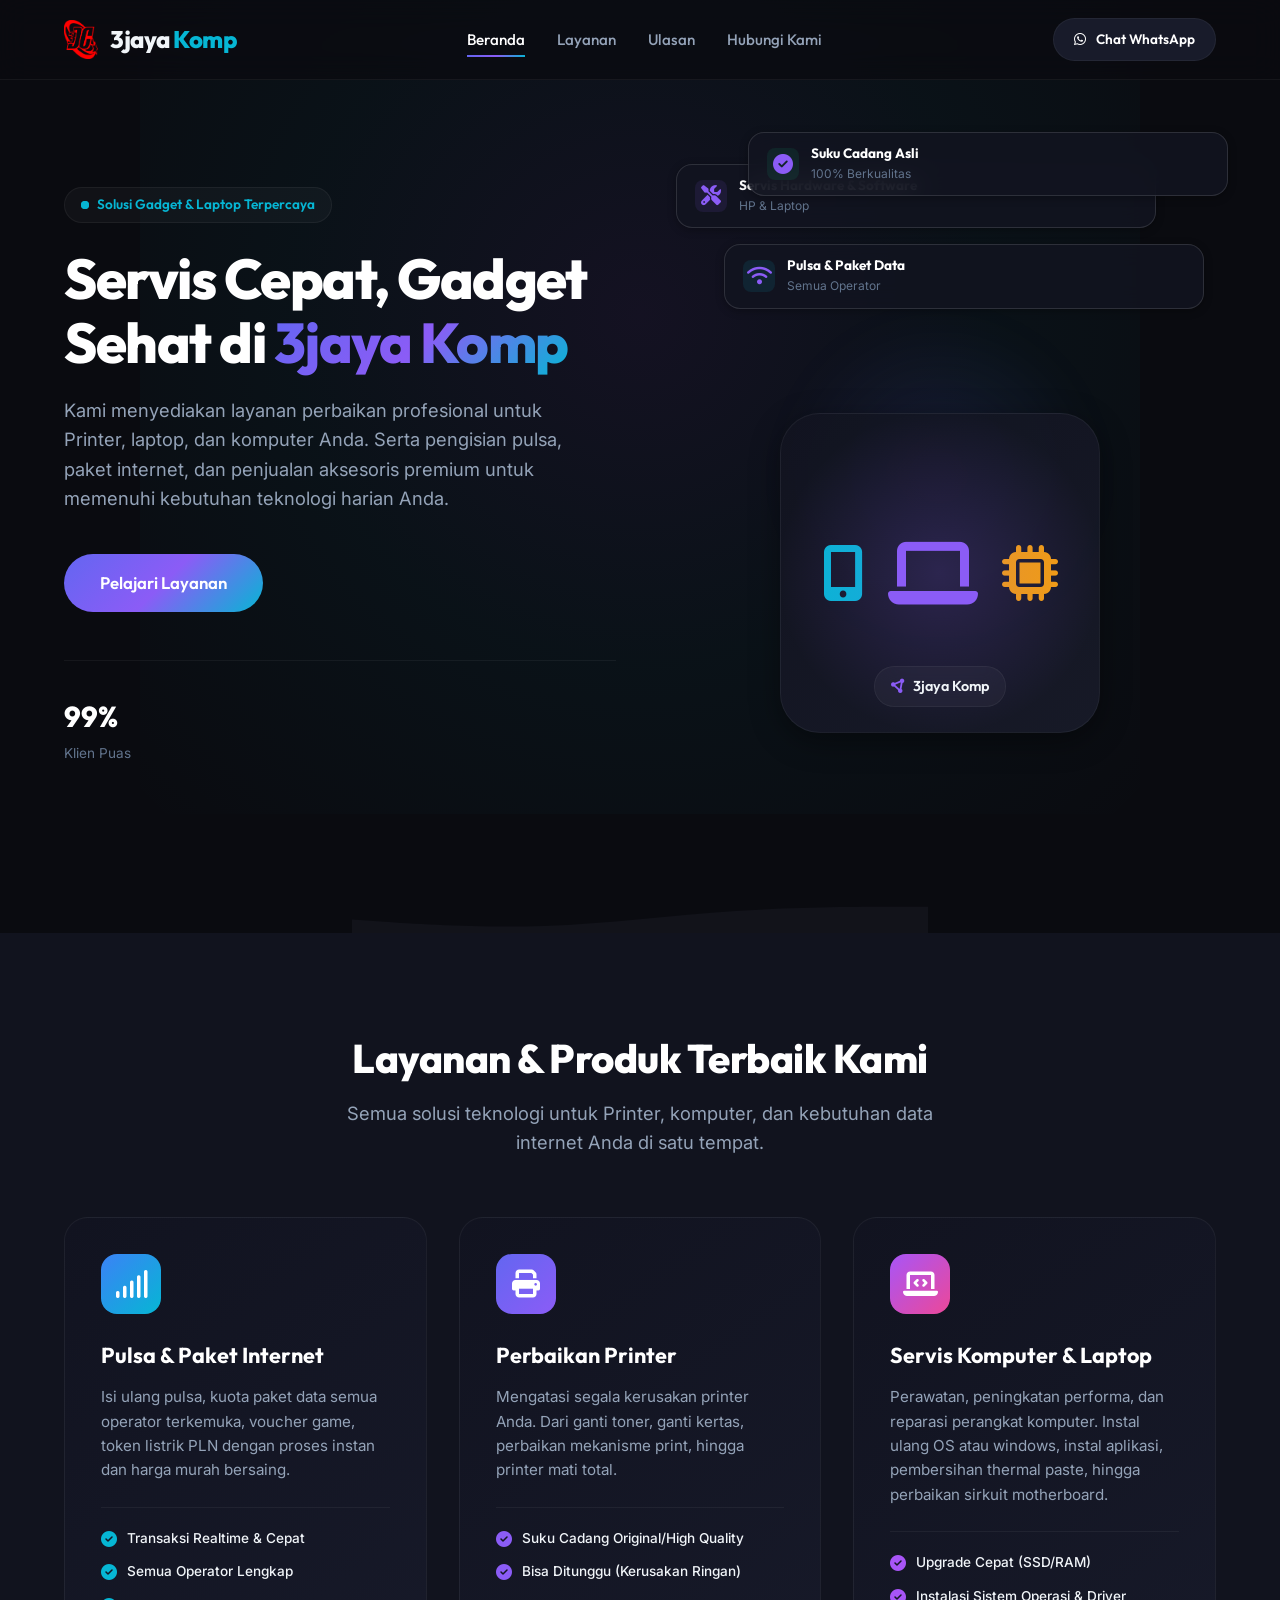
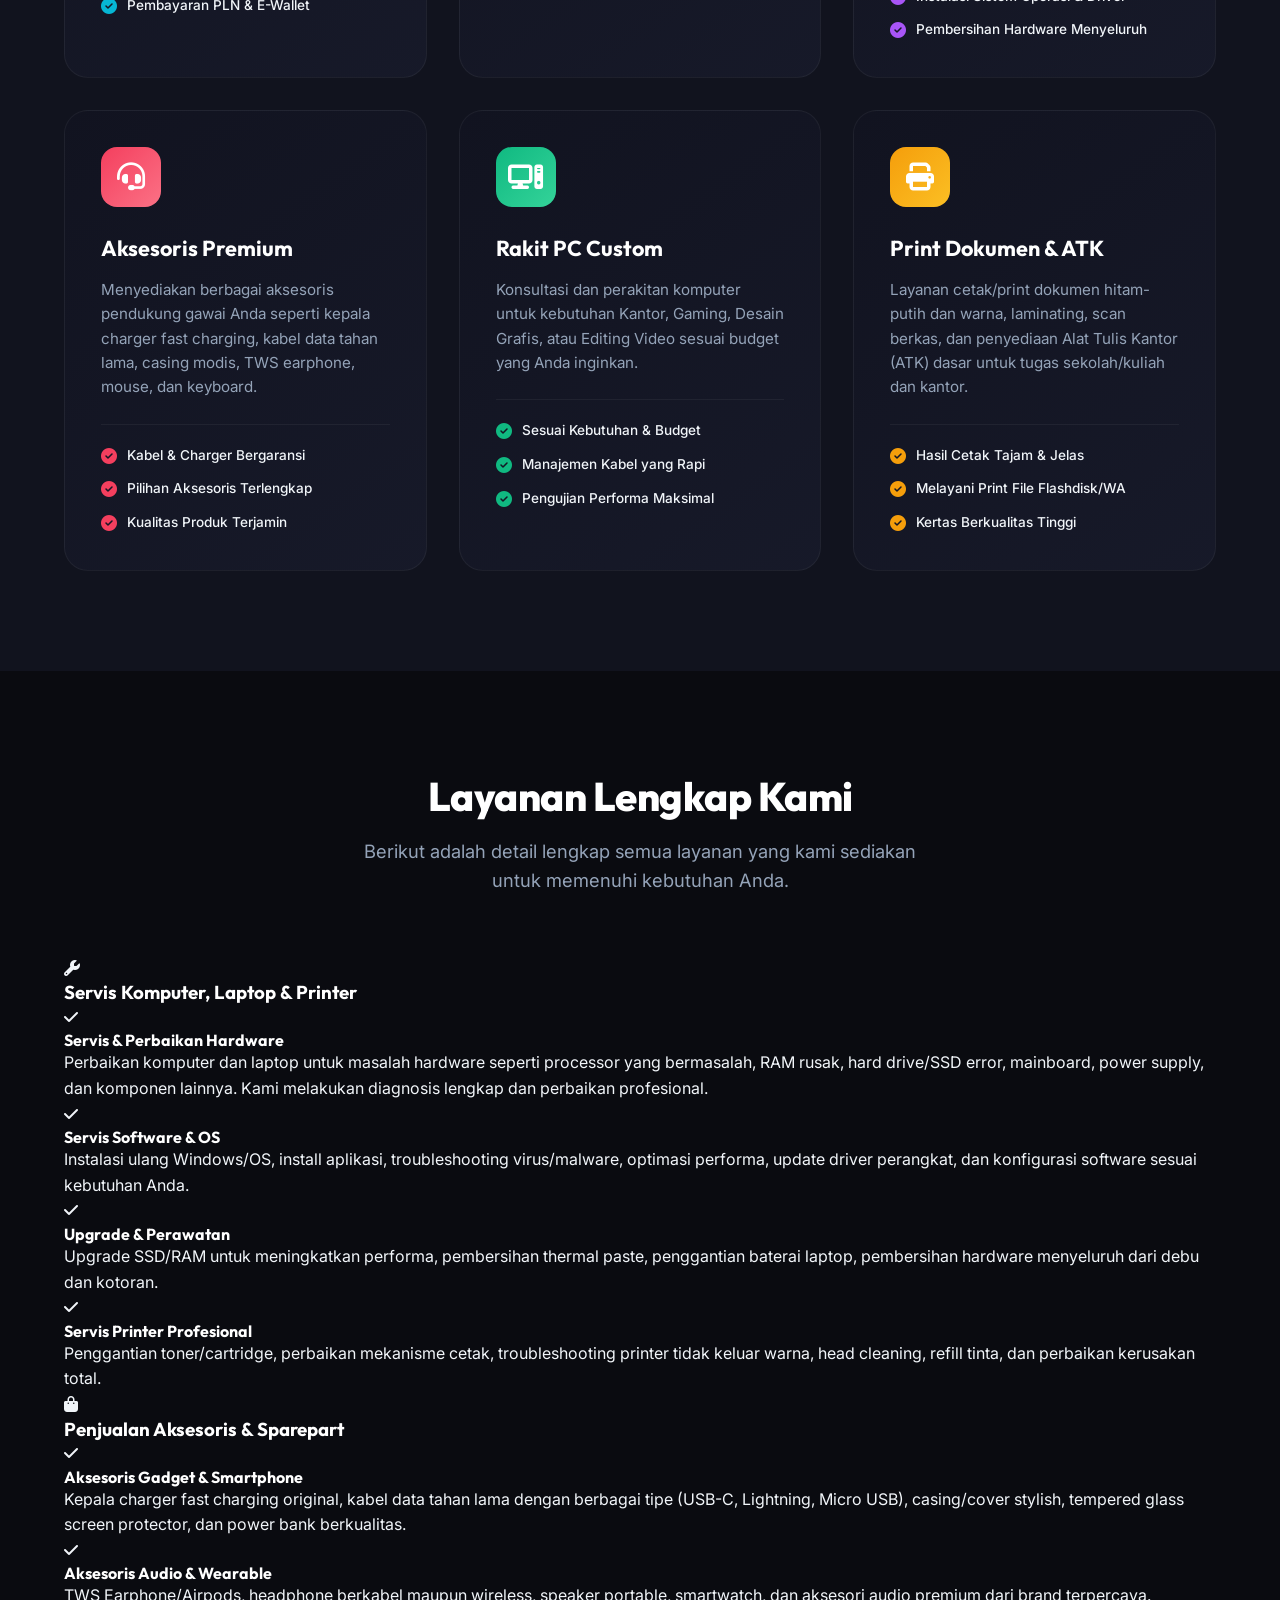
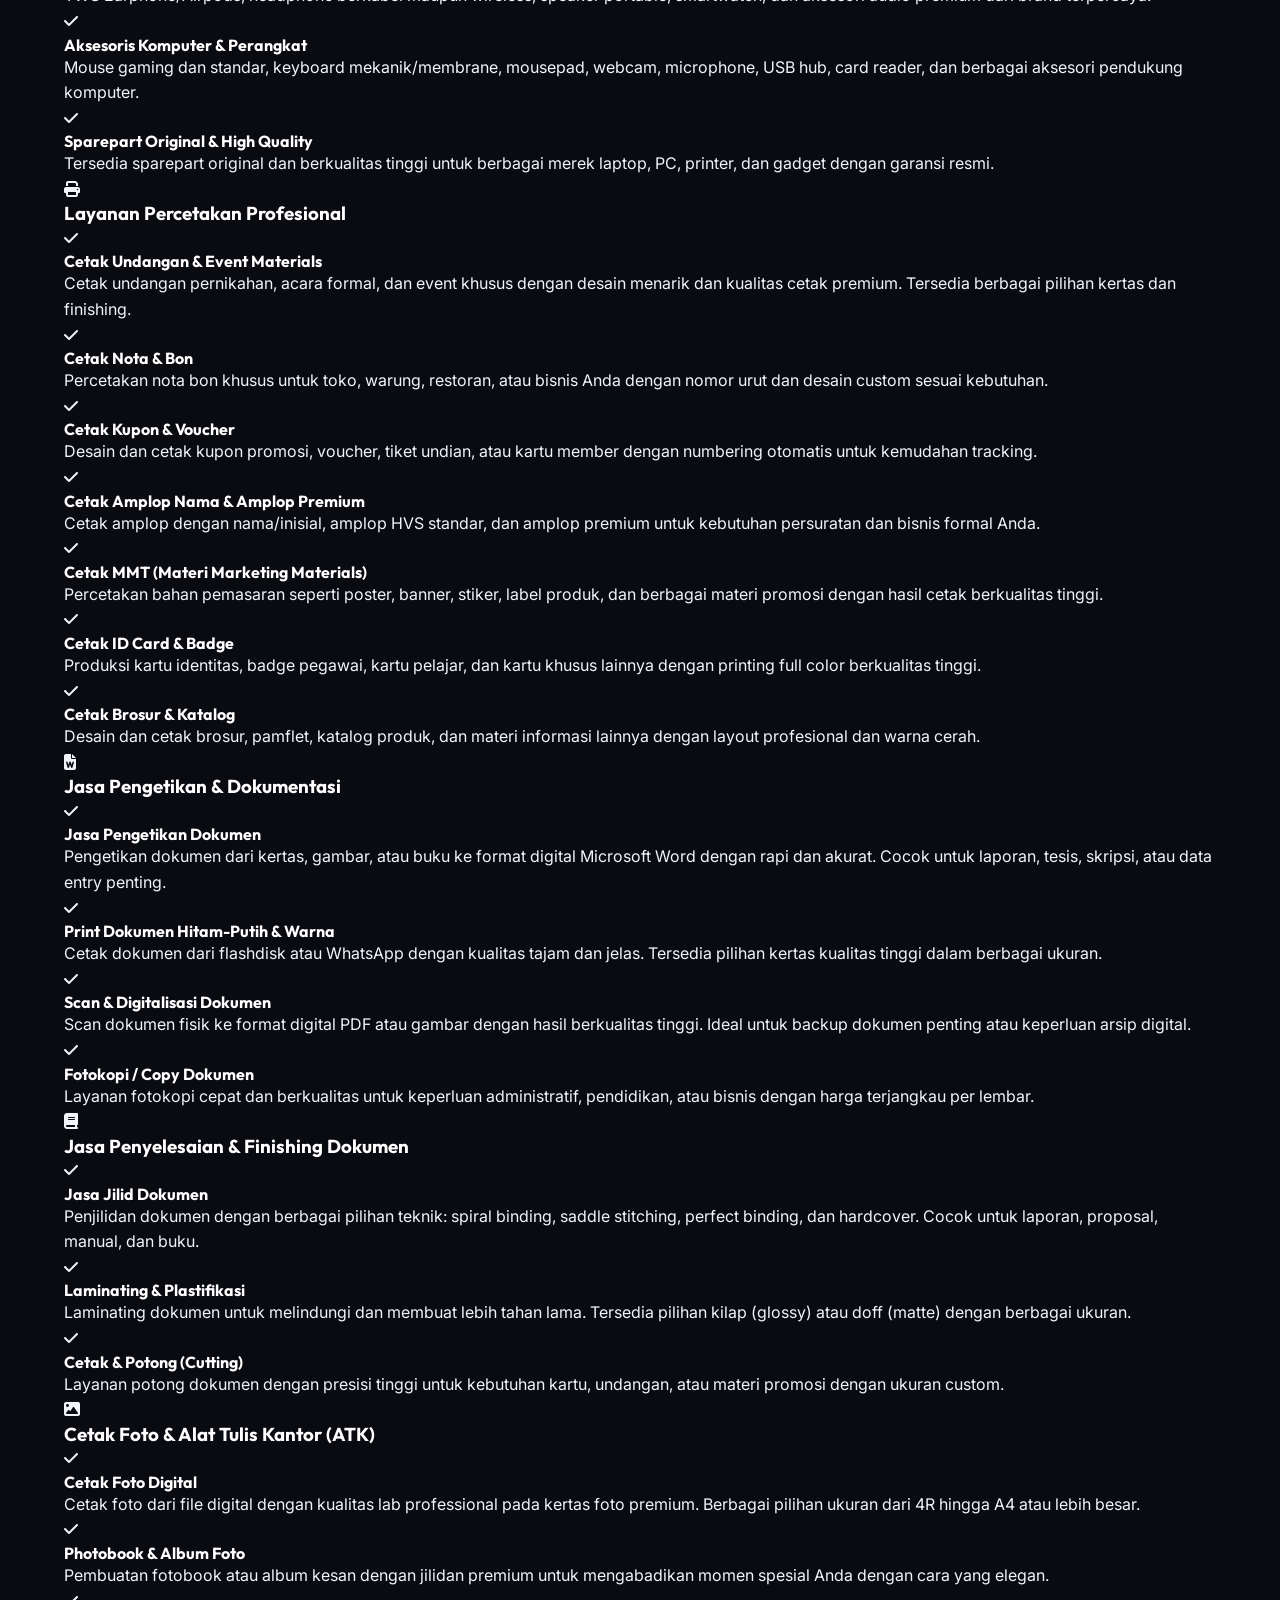
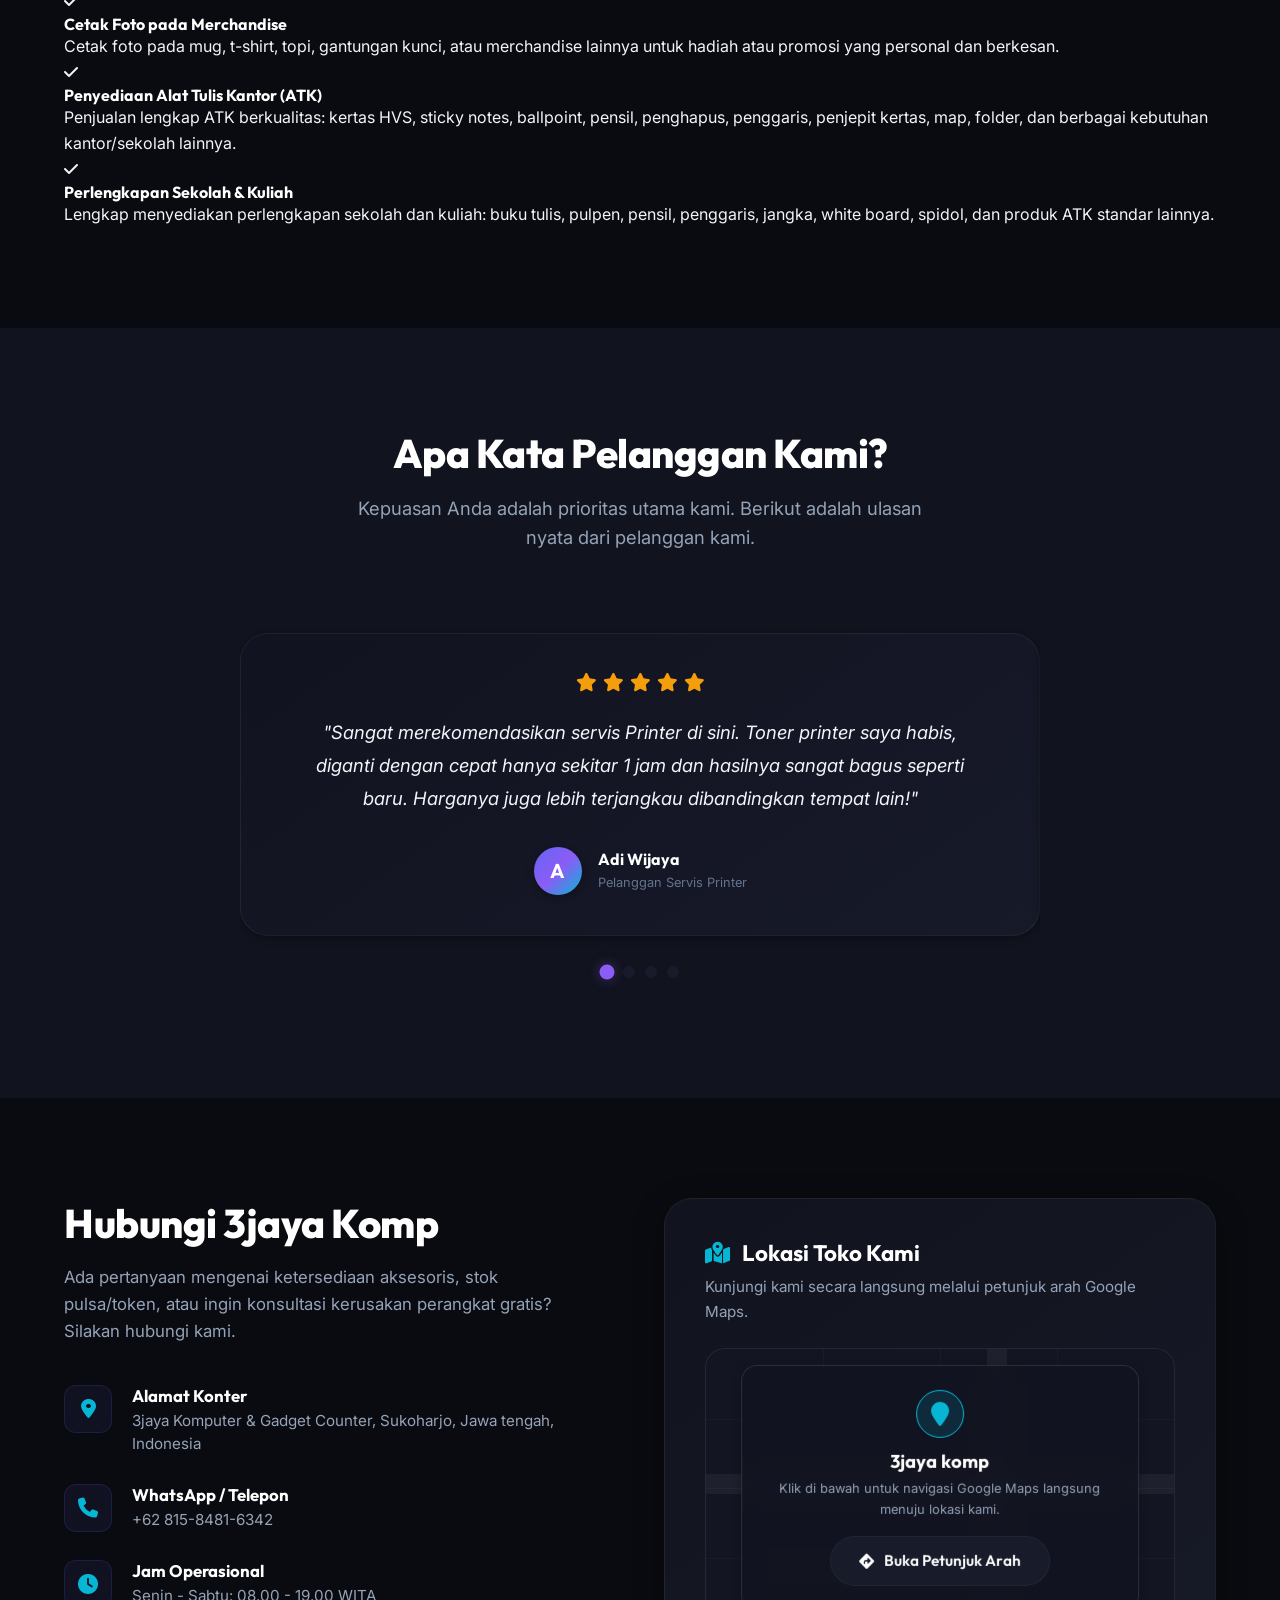
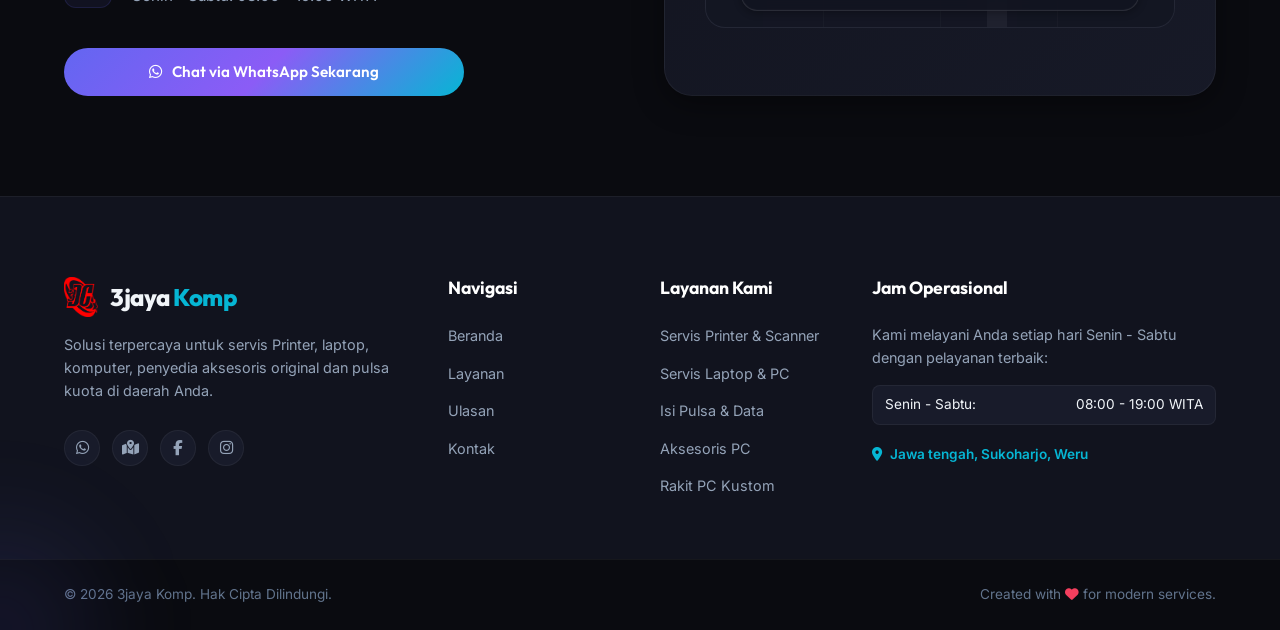
==== commit 88210d9e: "Update index.html" ====
--- a/index.html
+++ b/index.html
@@ -592,7 +592,7 @@
                             <div class="testimonial-user">
                                 <div class="user-avatar-initial">S</div>
                                 <div class="user-info">
-                                    <h4 class="user-name">Siti Aminah</h4>
+                                    <h4 class="user-name">Fajri_amin</h4>
                                     <span class="user-status">Pelanggan Pulsa & Aksesoris</span>
                                 </div>
                             </div>
@@ -613,7 +613,7 @@
                             <div class="testimonial-user">
                                 <div class="user-avatar-initial">B</div>
                                 <div class="user-info">
-                                    <h4 class="user-name">Budi Santoso</h4>
+                                    <h4 class="user-name">Kasantoso_Tleser</h4>
                                     <span class="user-status">Pelanggan Rakit PC</span>
                                 </div>
                             </div>
@@ -661,7 +661,7 @@
                                 <div class="contact-detail-icon"><i class="fa-solid fa-clock"></i></div>
                                 <div class="contact-detail-text">
                                     <h4>Jam Operasional</h4>
-                                    <p>Setiap Hari: 08.00 - 20.00 WITA</p>
+                                    <p>Senin - Sabtu: 08.00 - 19.00 WITA</p>
                                 </div>
                             </div>
                         </div>
@@ -750,10 +750,10 @@
             
             <div class="footer-newsletter">
                 <h4>Jam Operasional</h4>
-                <p>Kami melayani Anda setiap hari dengan pelayanan terbaik:</p>
+                <p>Kami melayani Anda setiap hari Senin - Sabtu dengan pelayanan terbaik:</p>
                 <div class="opening-hour-item">
-                    <span>Senin - Ahad:</span>
-                    <span>08:00 - 20:00 WITA</span>
+                    <span>Senin - Sabtu:</span>
+                    <span>08:00 - 19:00 WITA</span>
                 </div>
                 <div class="location-badge">
                     <i class="fa-solid fa-location-dot"></i> Jawa tengah, Sukoharjo, Weru
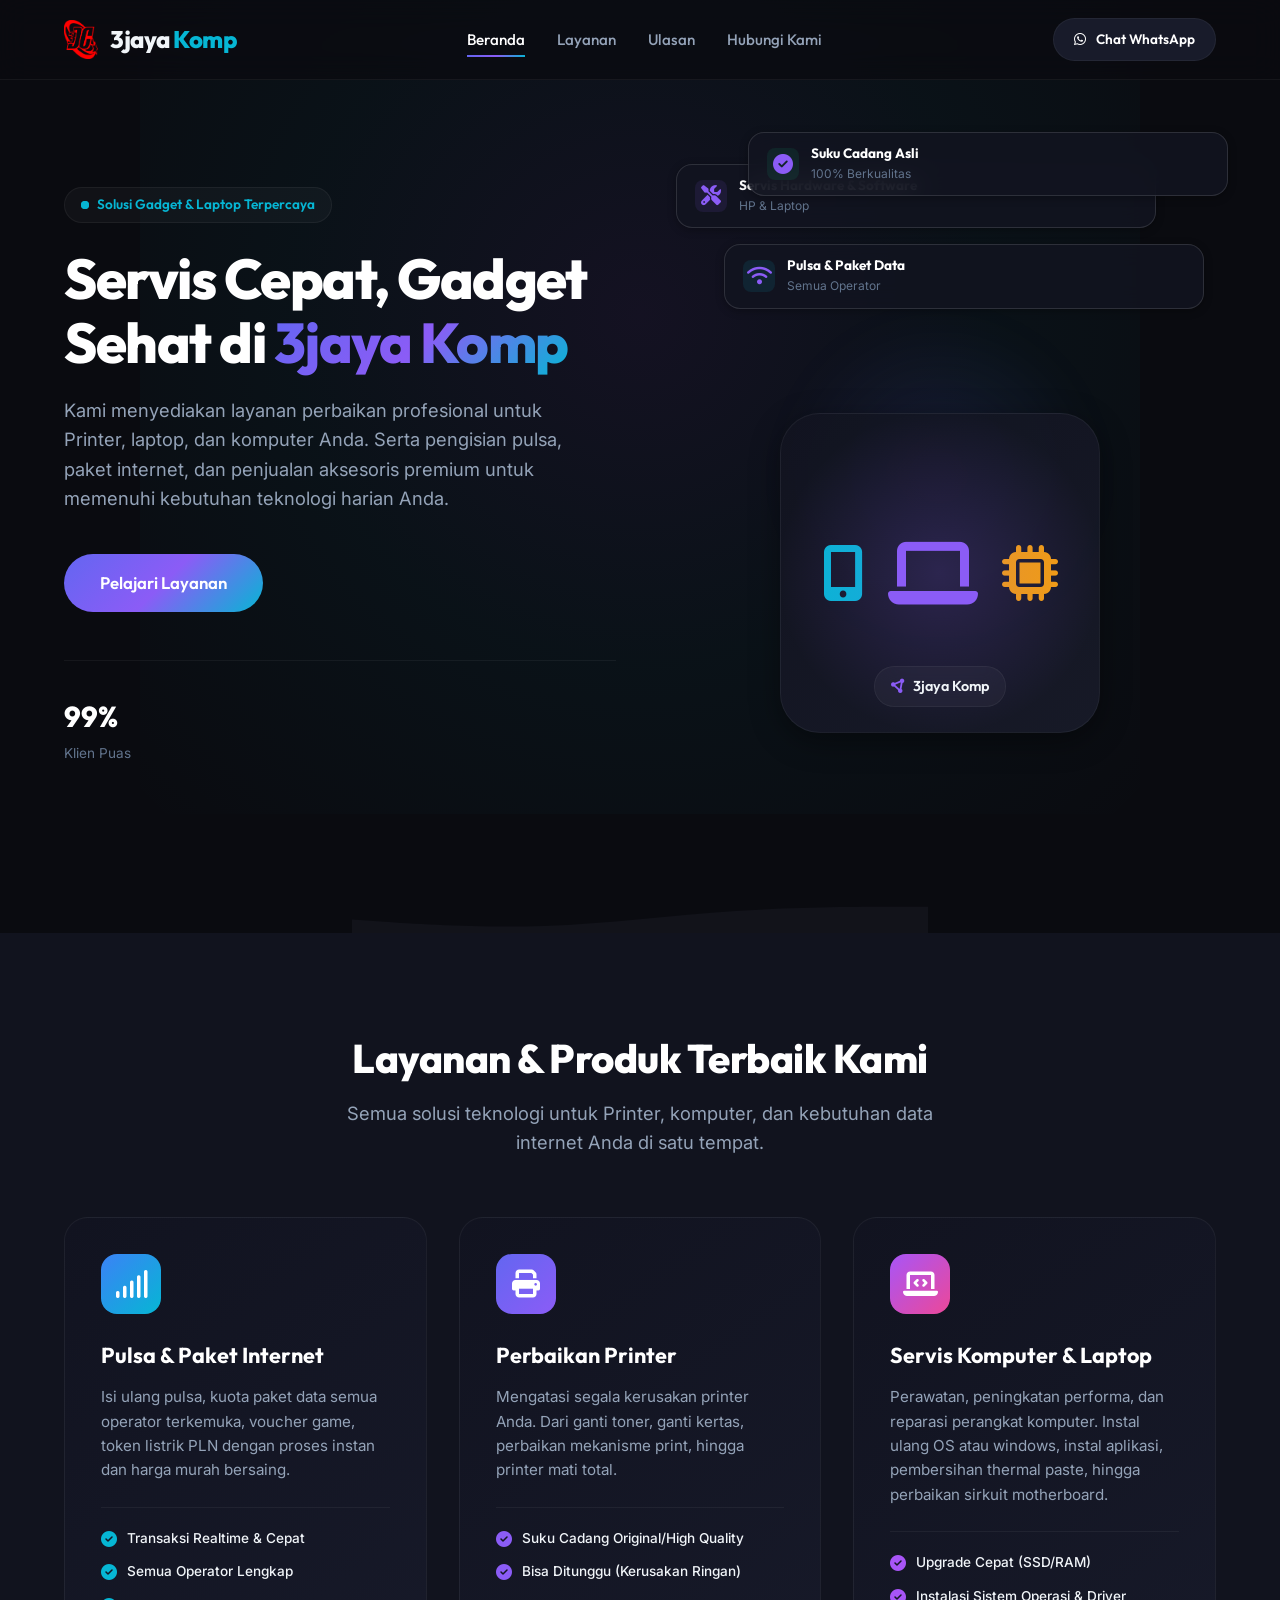
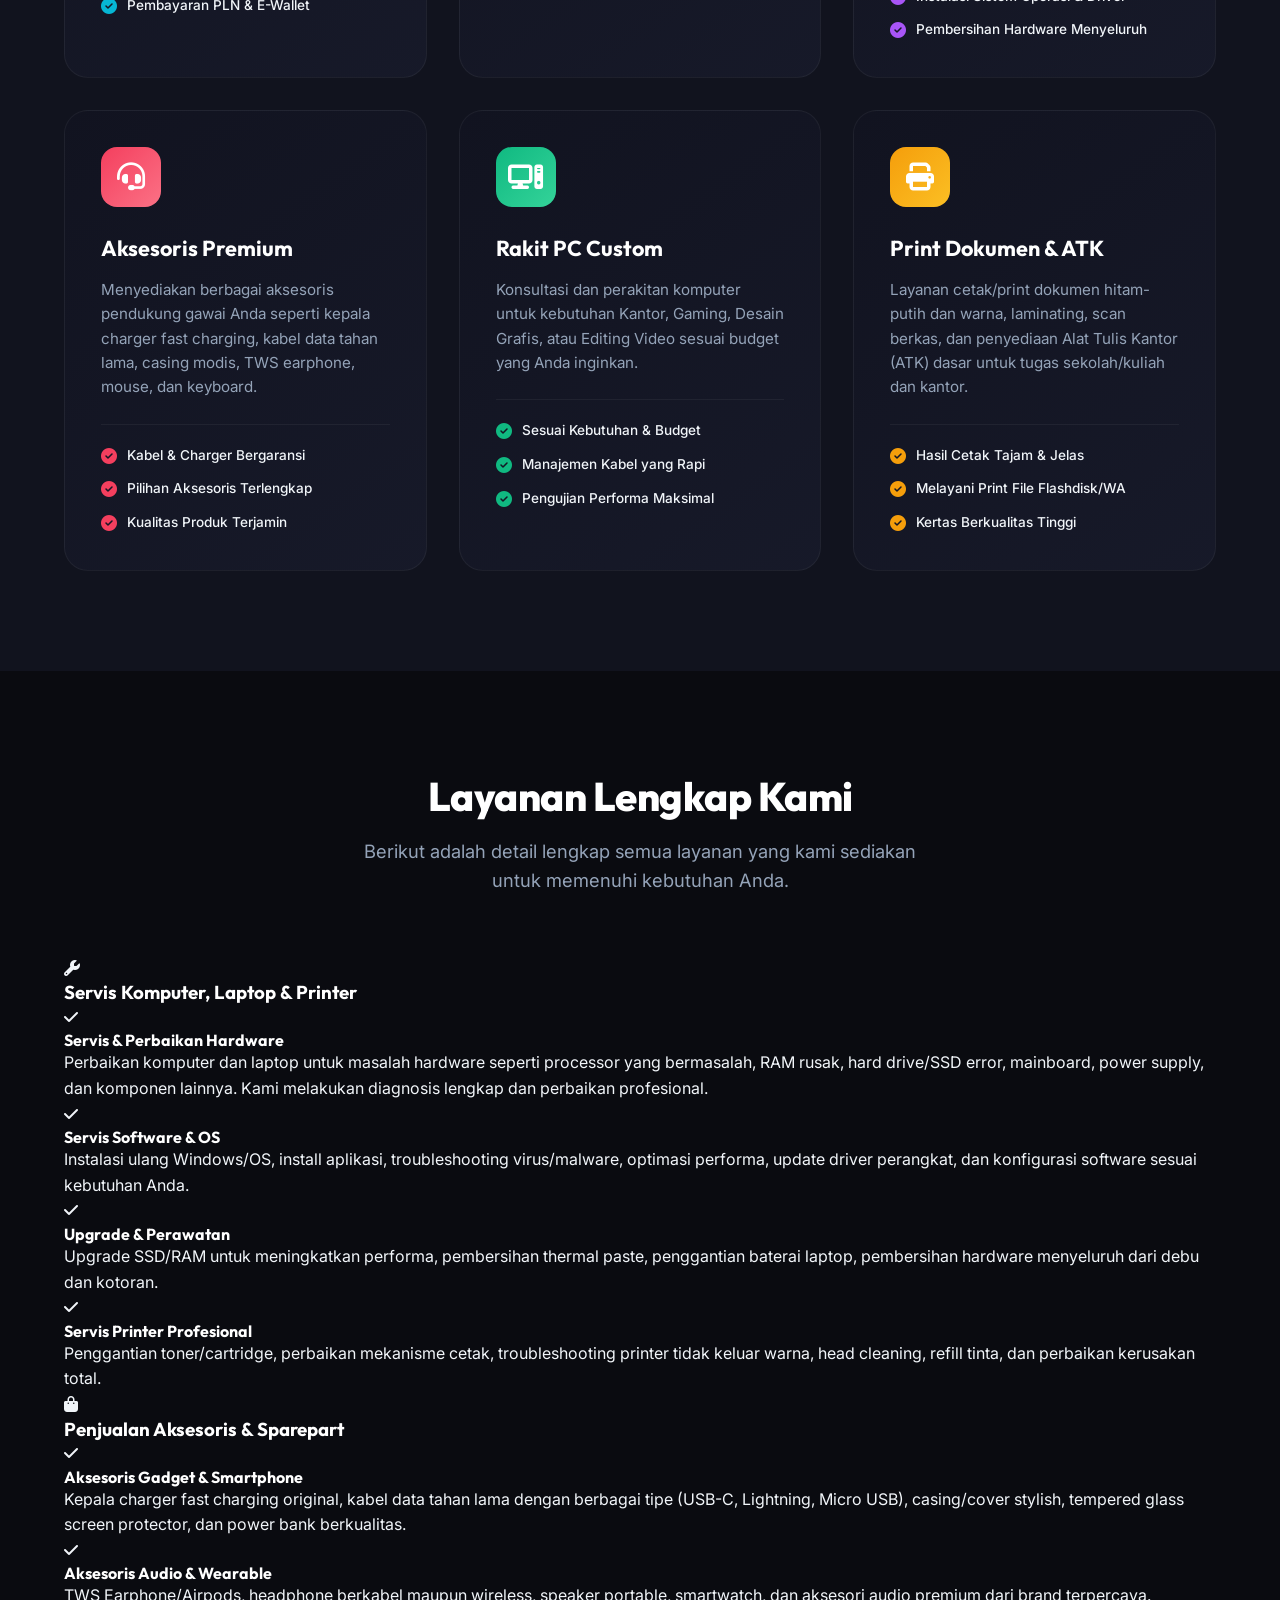
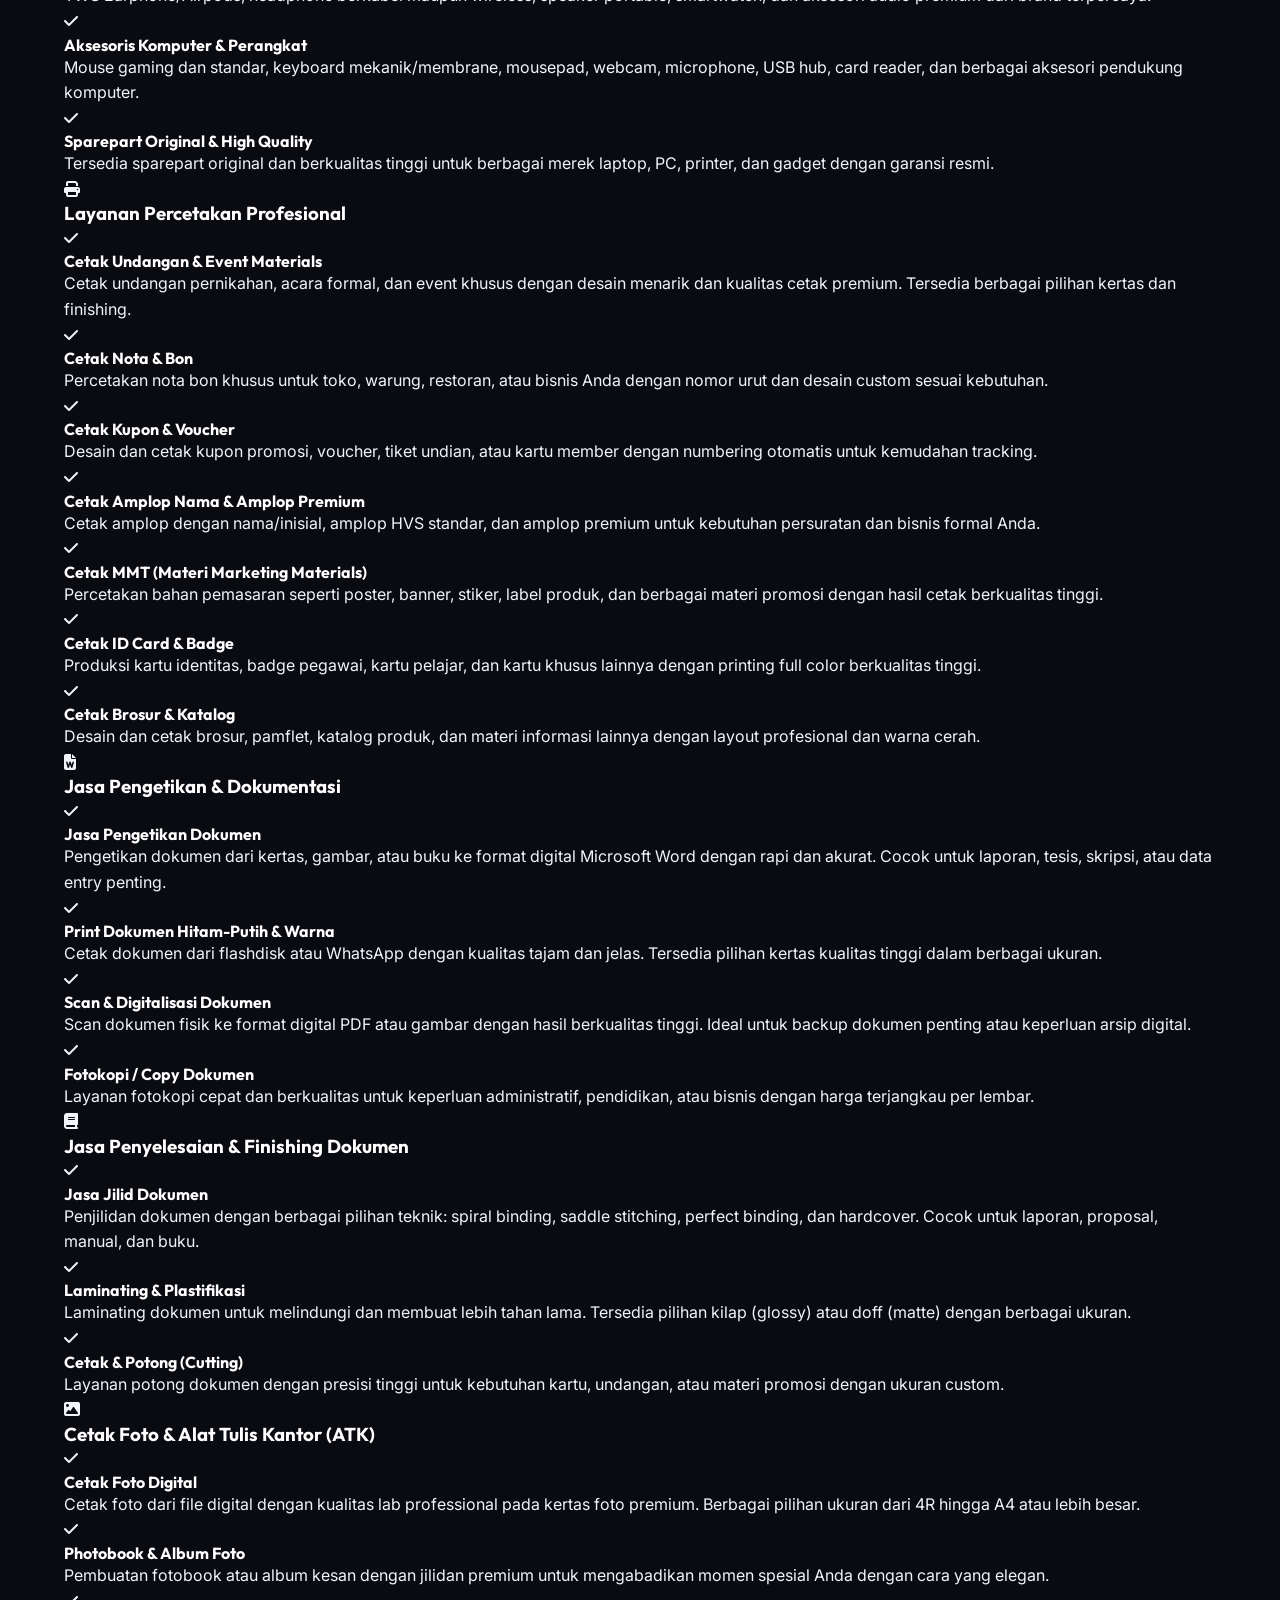
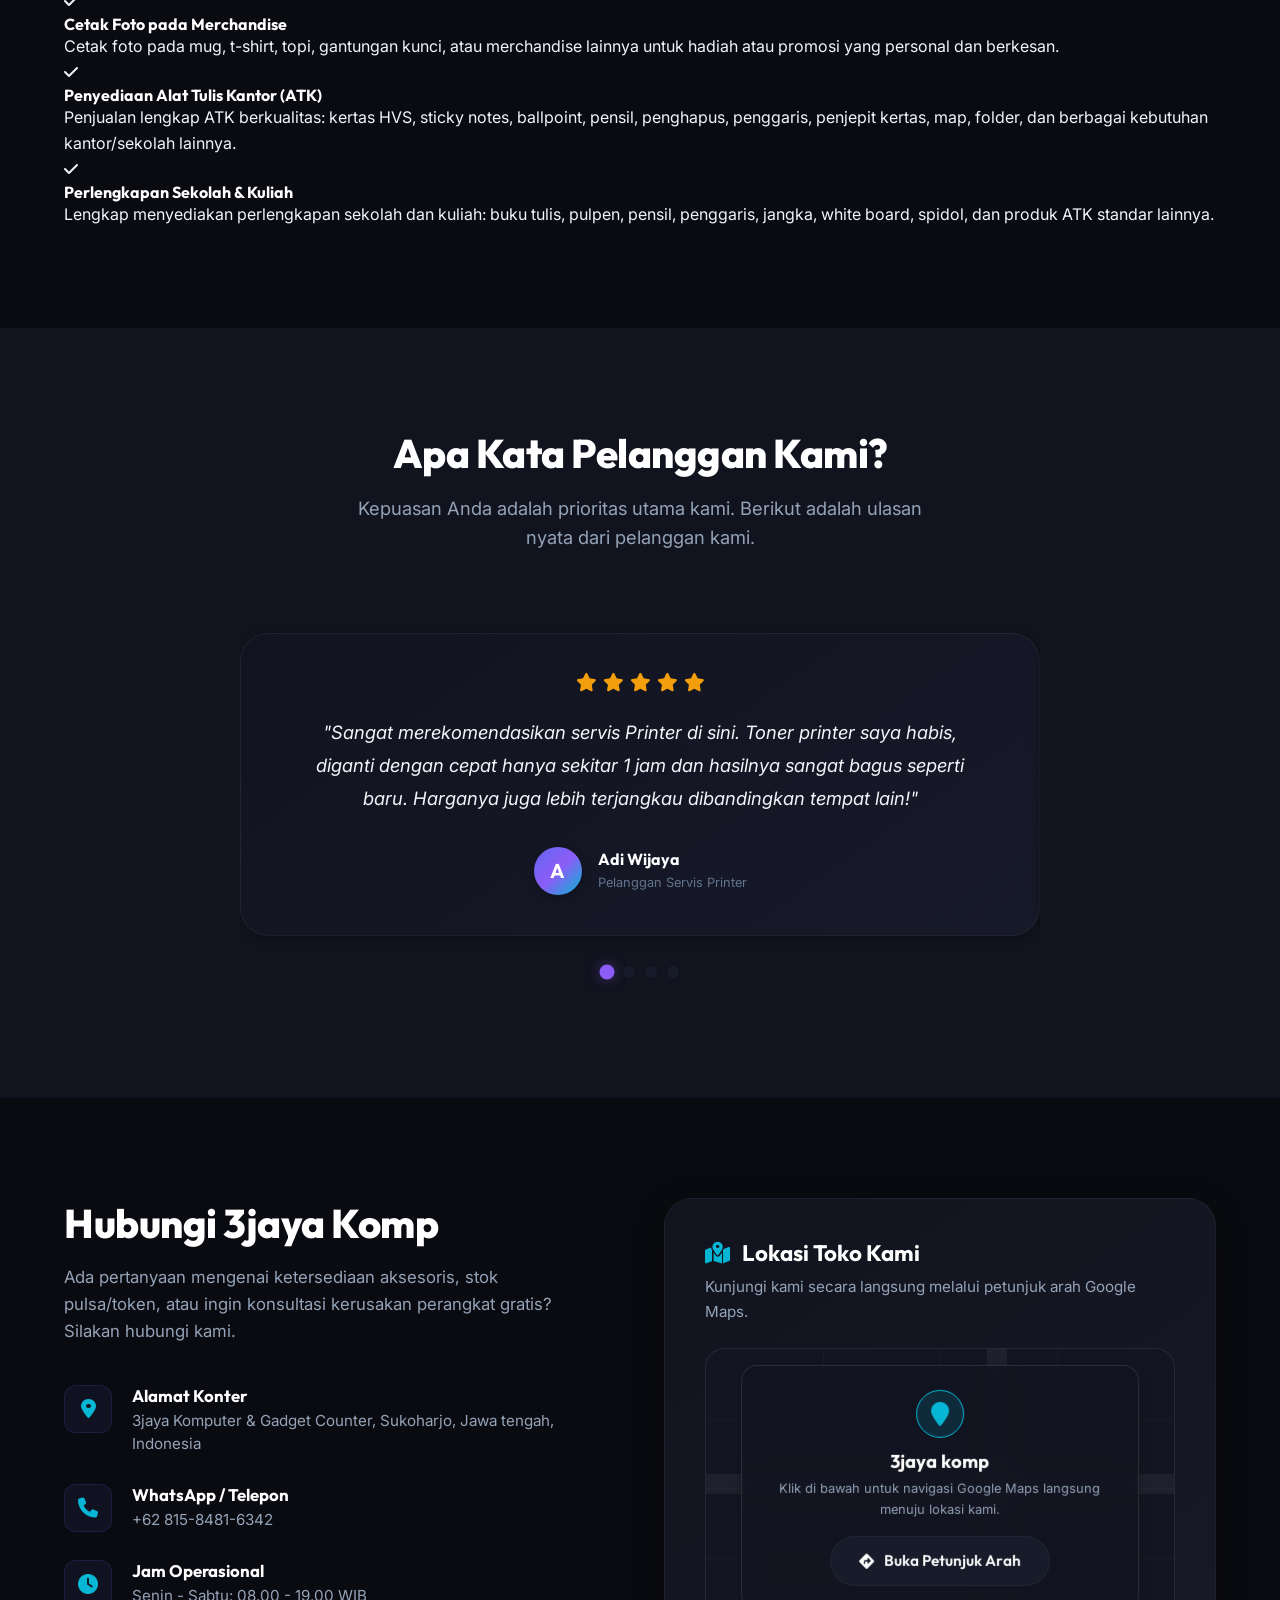
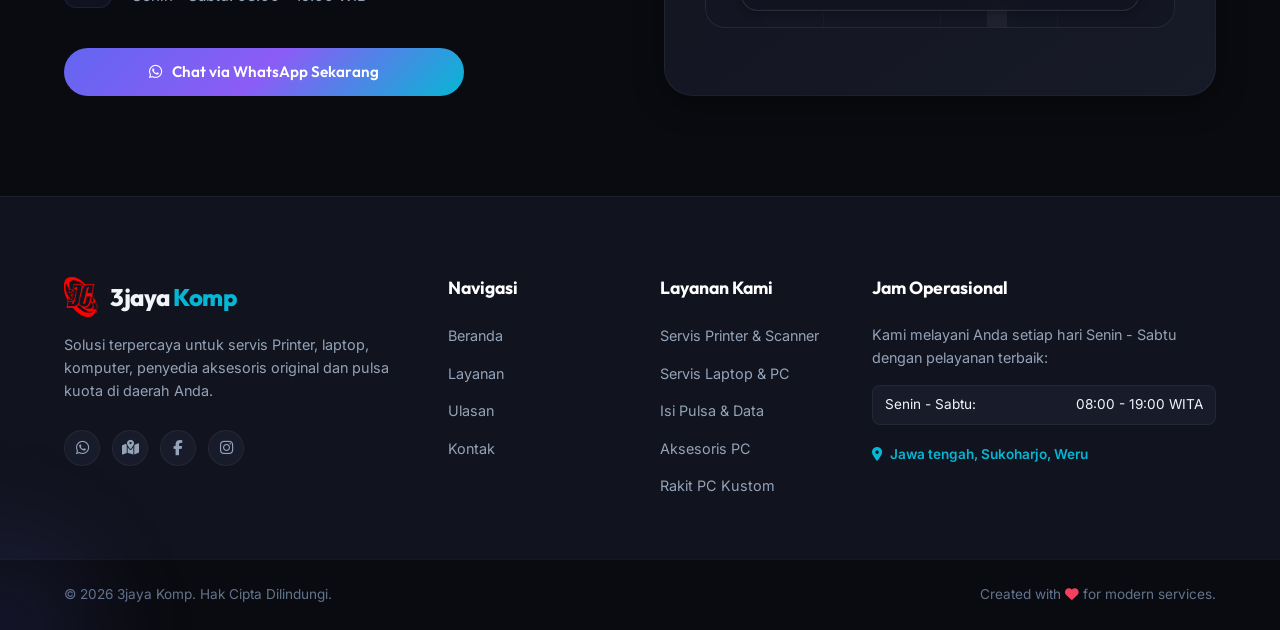
==== commit 140bf762: "Update index.html" ====
--- a/index.html
+++ b/index.html
@@ -592,7 +592,7 @@
                             <div class="testimonial-user">
                                 <div class="user-avatar-initial">S</div>
                                 <div class="user-info">
-                                    <h4 class="user-name">Fajri_amin</h4>
+                                    <h4 class="user-name">Fajri</h4>
                                     <span class="user-status">Pelanggan Pulsa & Aksesoris</span>
                                 </div>
                             </div>
@@ -661,7 +661,7 @@
                                 <div class="contact-detail-icon"><i class="fa-solid fa-clock"></i></div>
                                 <div class="contact-detail-text">
                                     <h4>Jam Operasional</h4>
-                                    <p>Senin - Sabtu: 08.00 - 19.00 WITA</p>
+                                    <p>Senin - Sabtu: 08.00 - 19.00 WIB</p>
                                 </div>
                             </div>
                         </div>
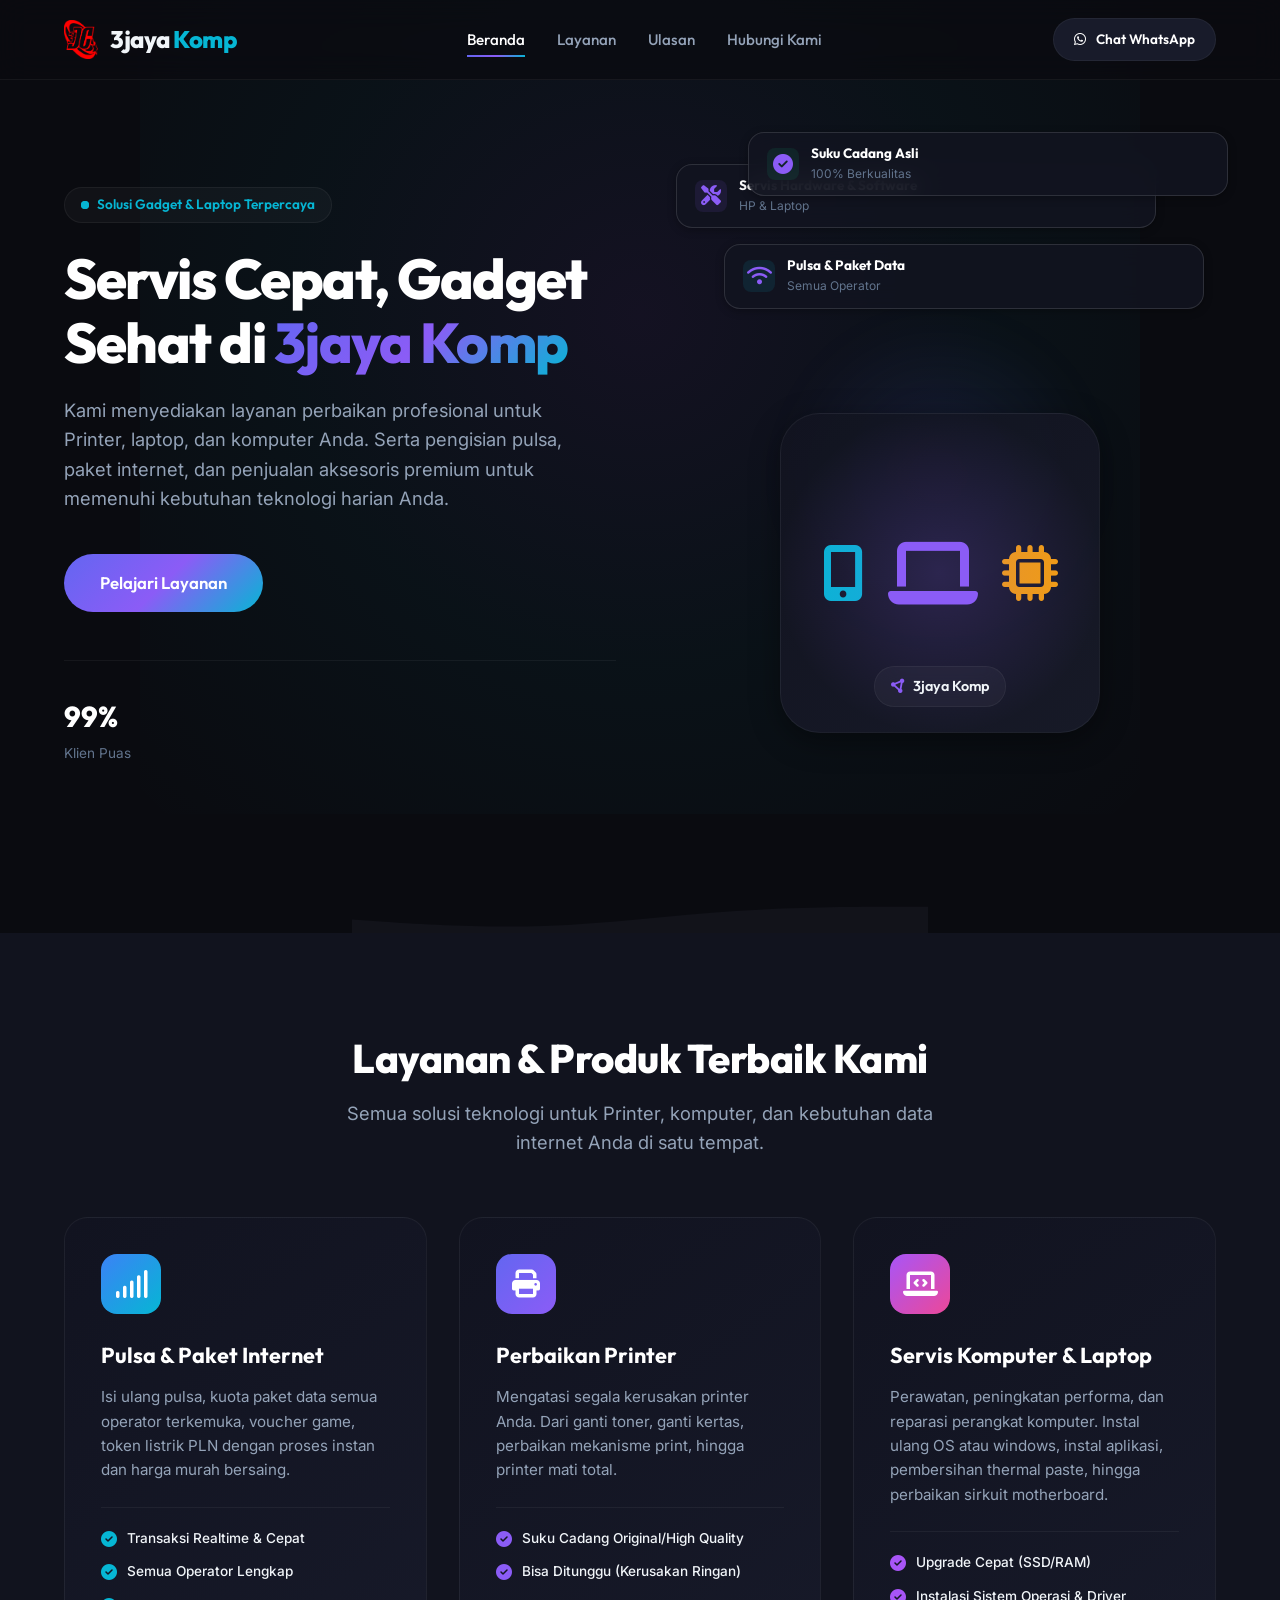
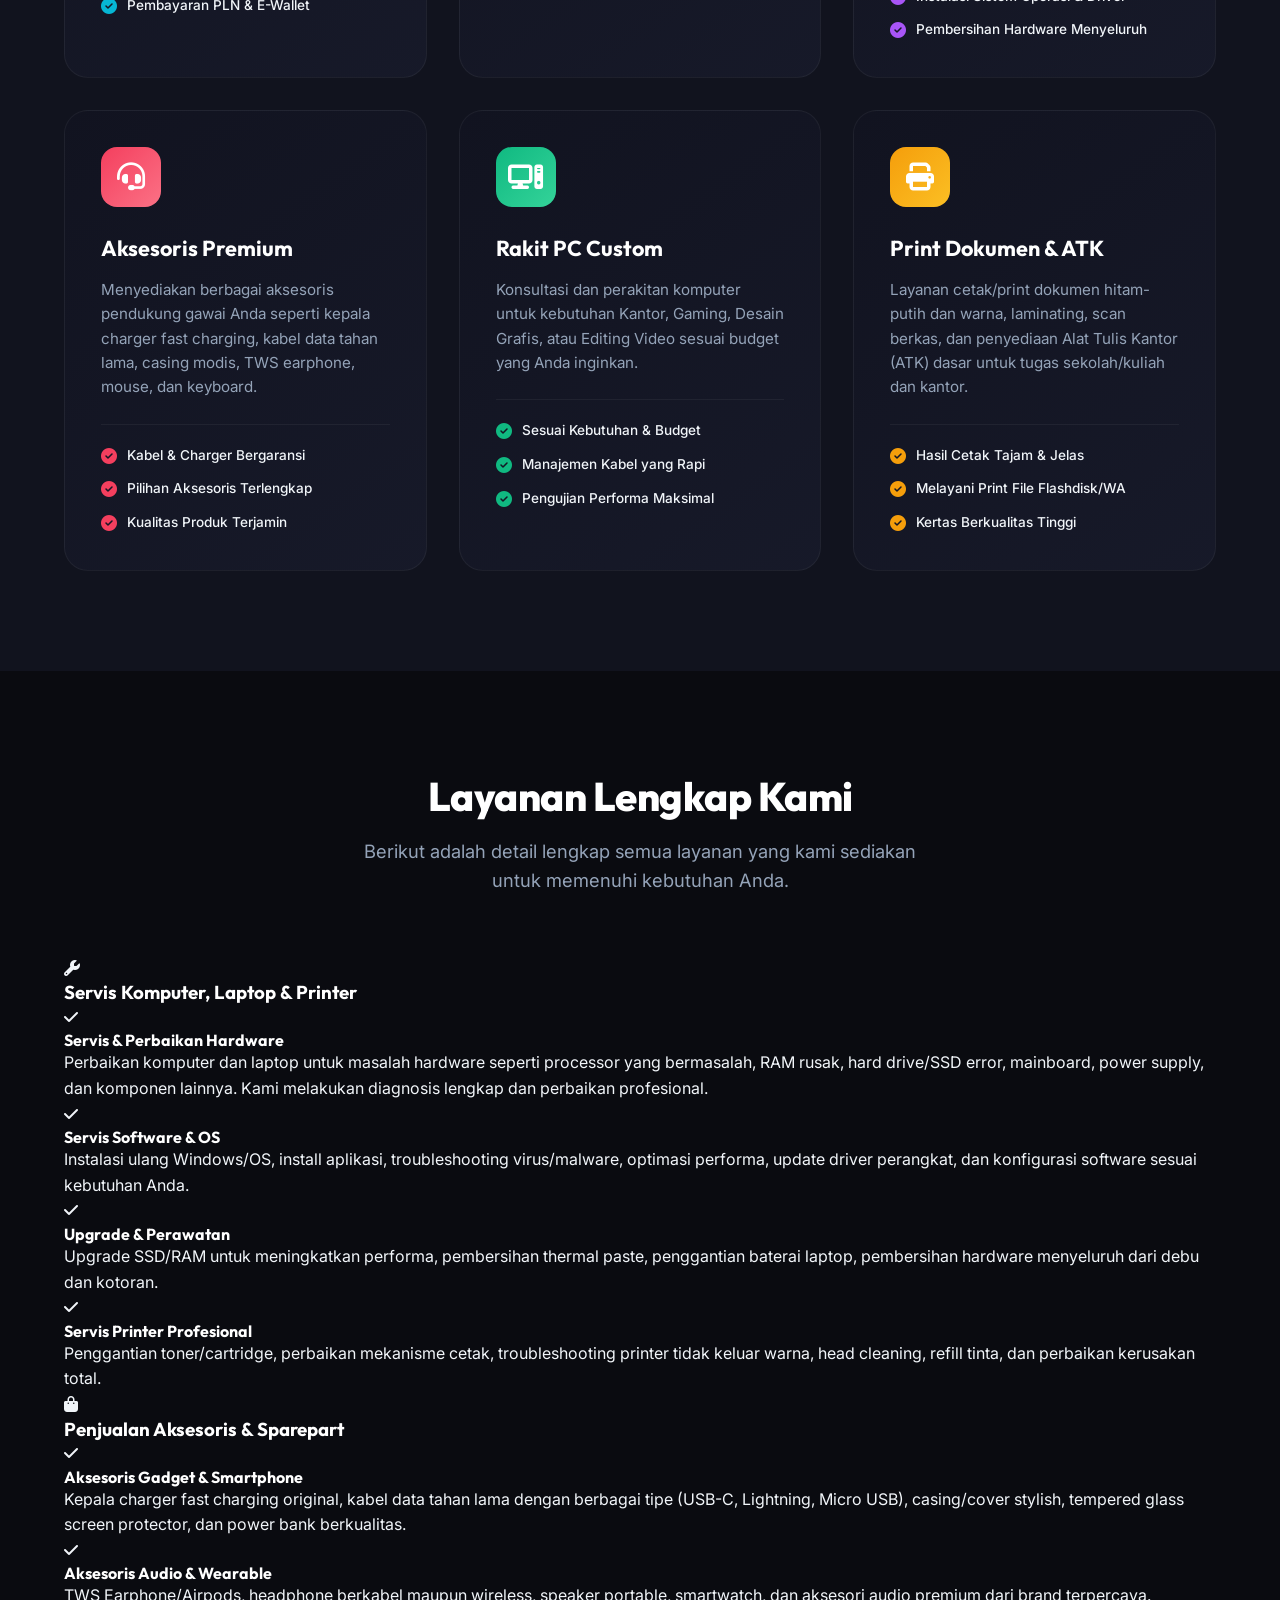
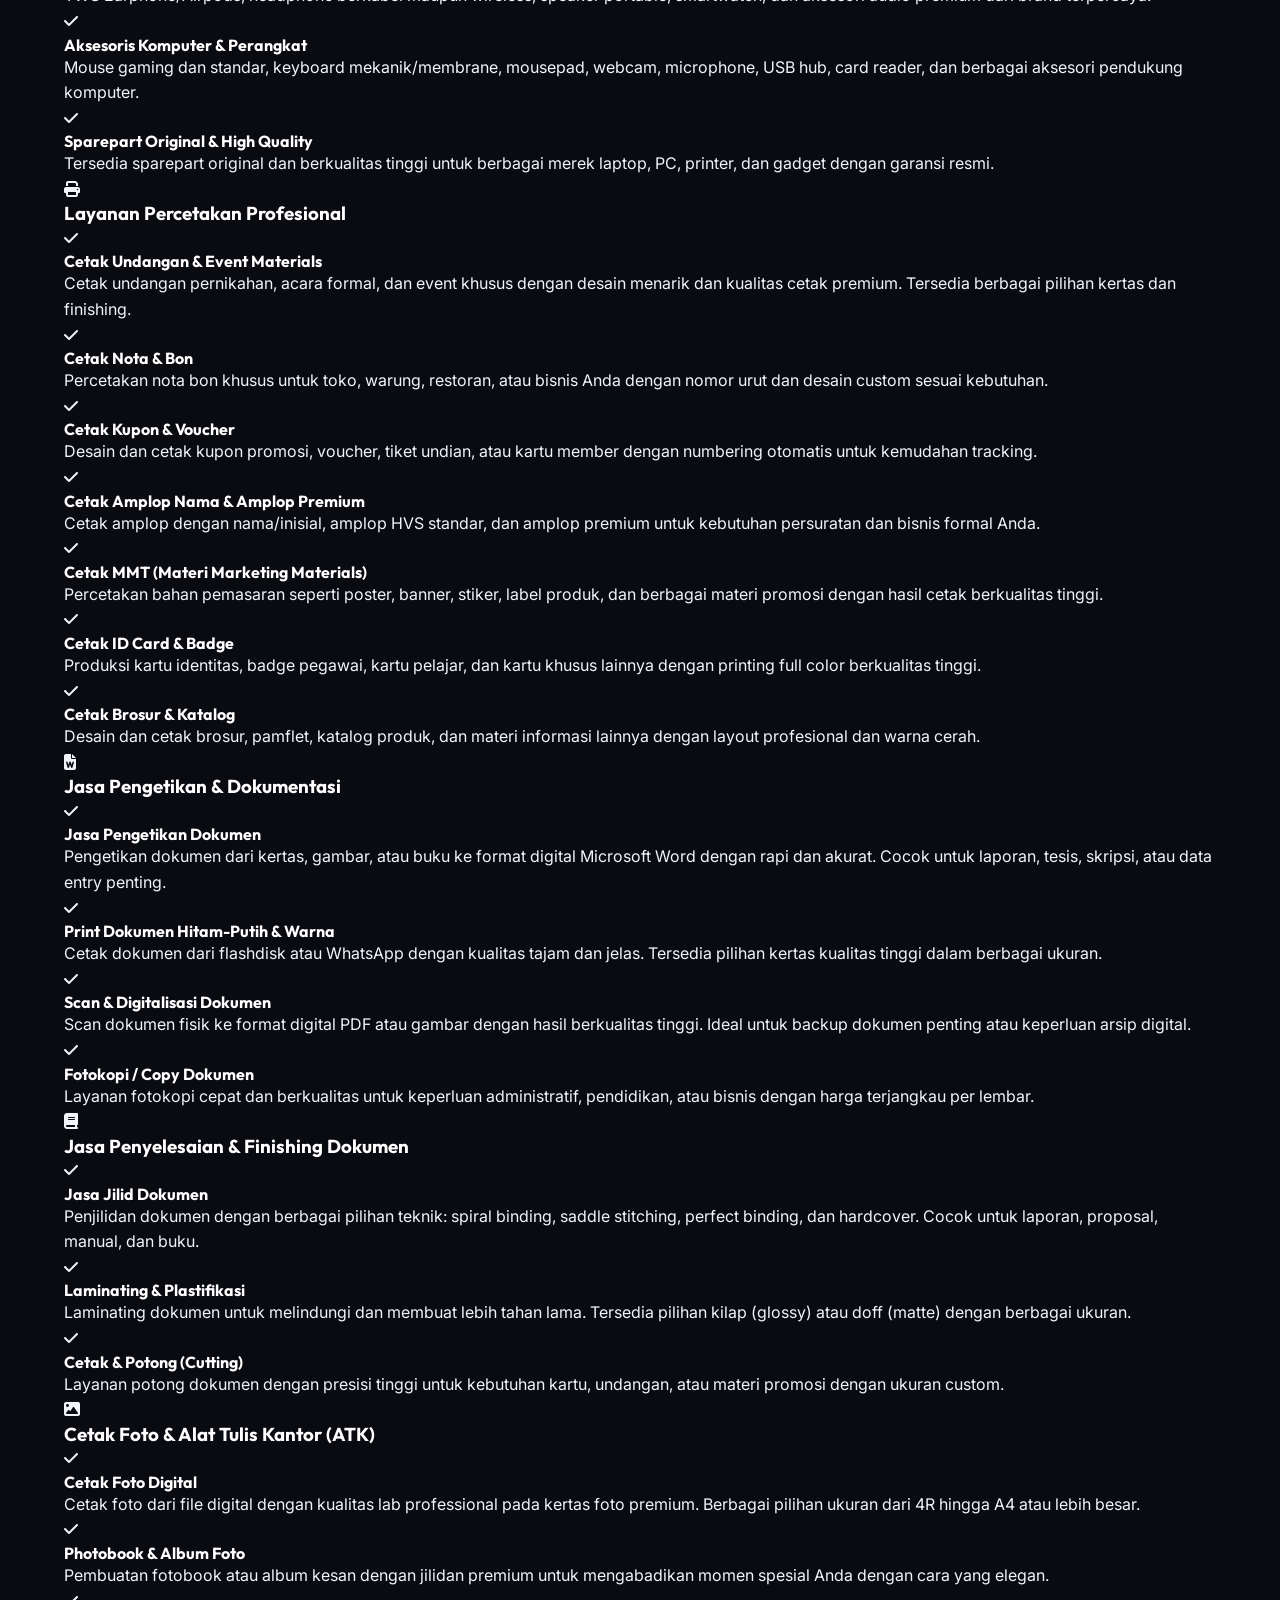
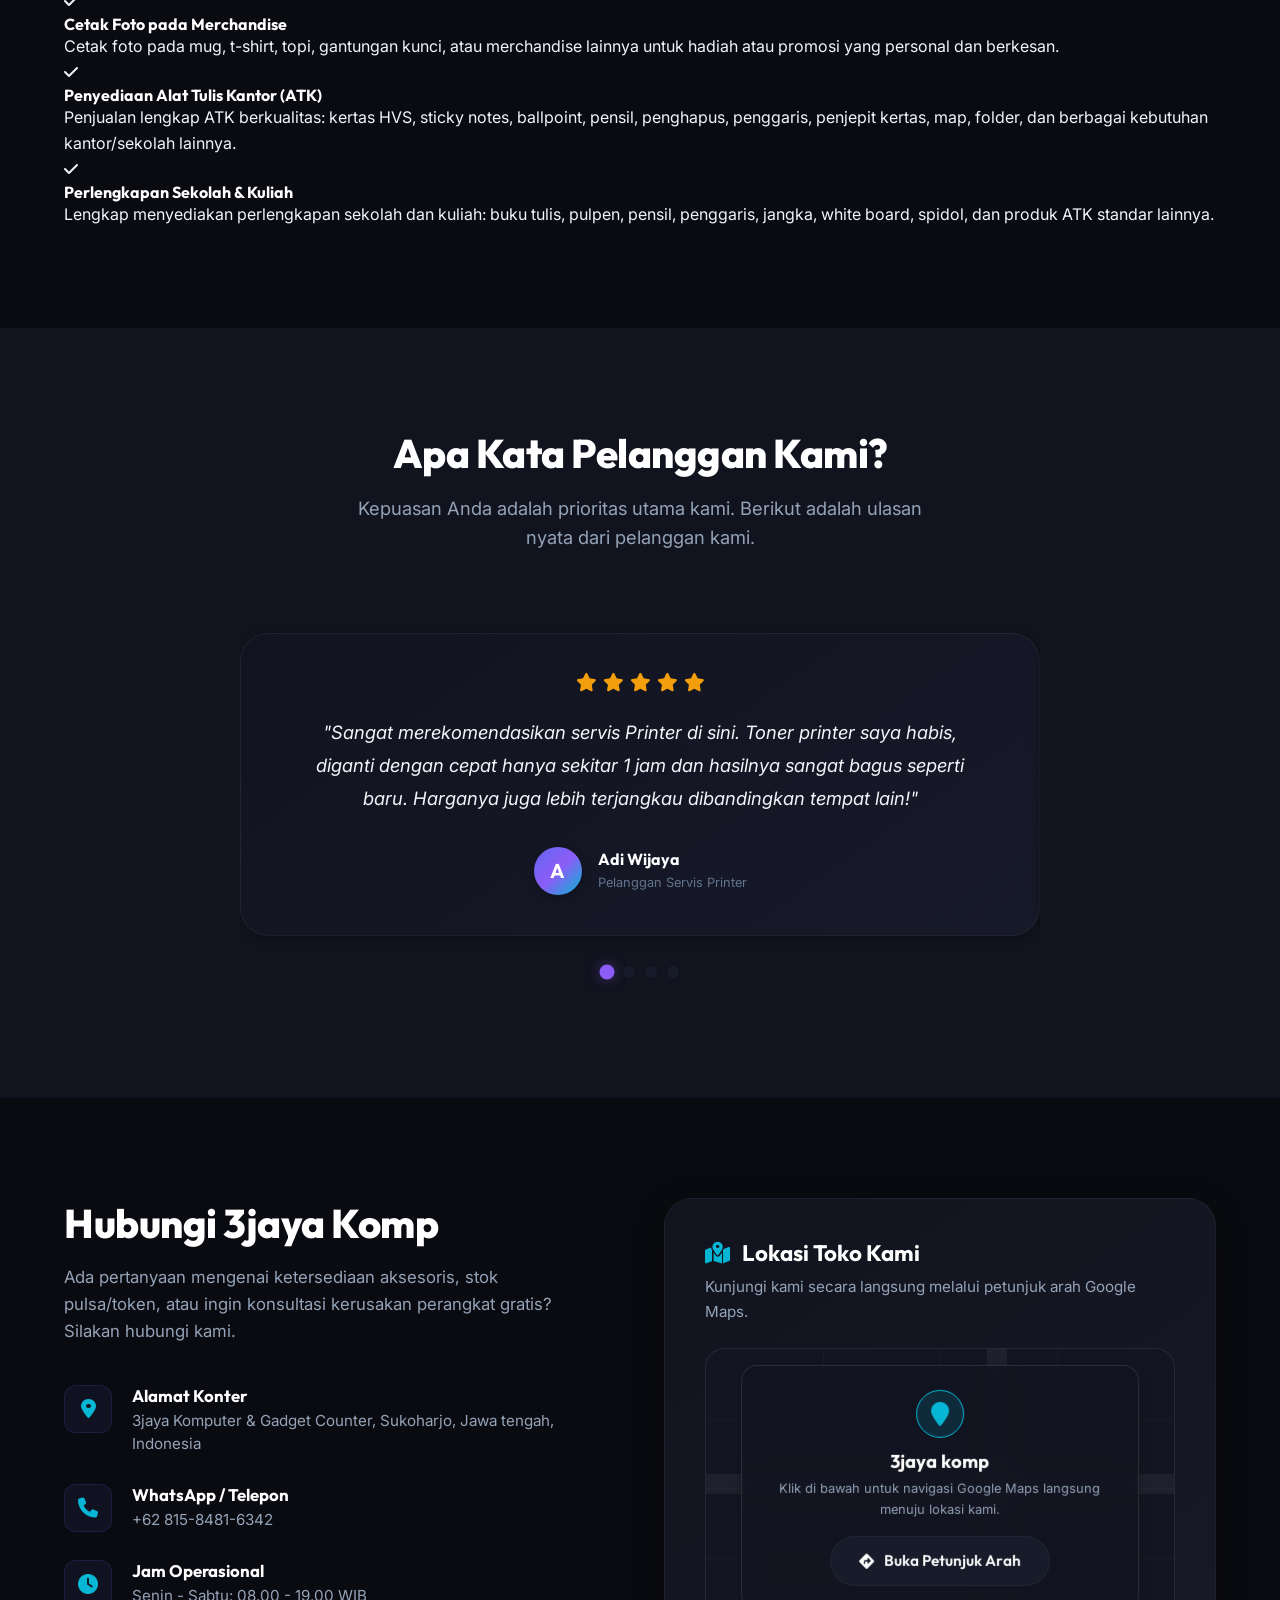
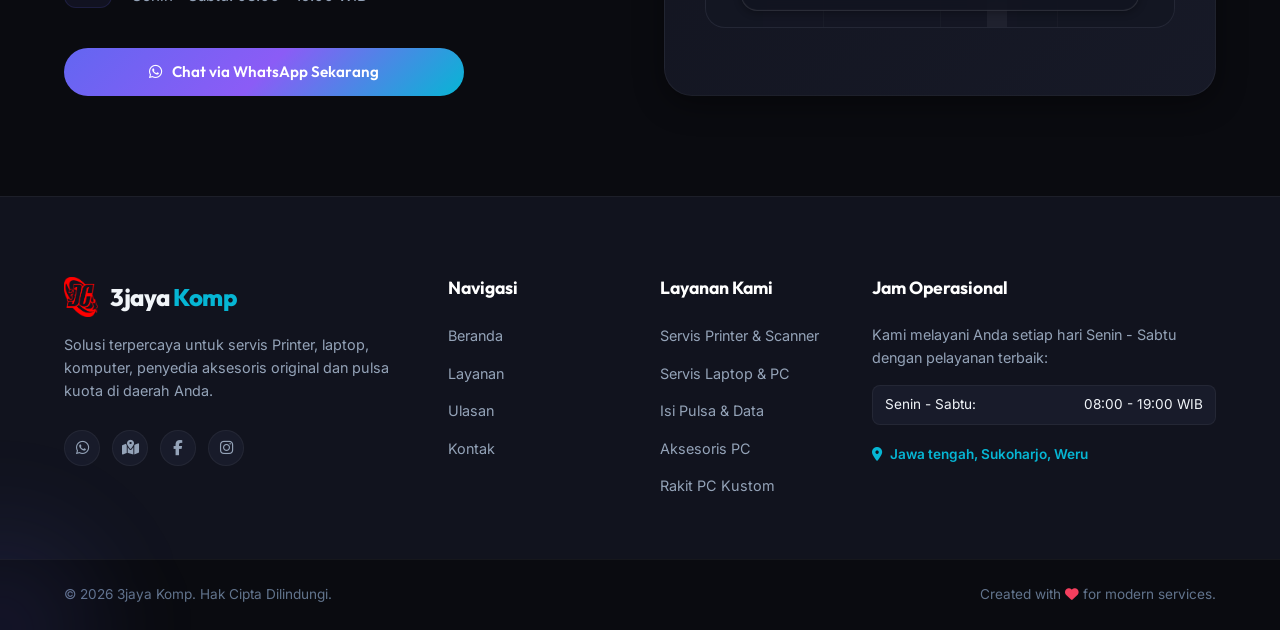
==== commit 223b0959: "Update index.html" ====
--- a/index.html
+++ b/index.html
@@ -753,7 +753,7 @@
                 <p>Kami melayani Anda setiap hari Senin - Sabtu dengan pelayanan terbaik:</p>
                 <div class="opening-hour-item">
                     <span>Senin - Sabtu:</span>
-                    <span>08:00 - 19:00 WITA</span>
+                    <span>08:00 - 19:00 WIB</span>
                 </div>
                 <div class="location-badge">
                     <i class="fa-solid fa-location-dot"></i> Jawa tengah, Sukoharjo, Weru
